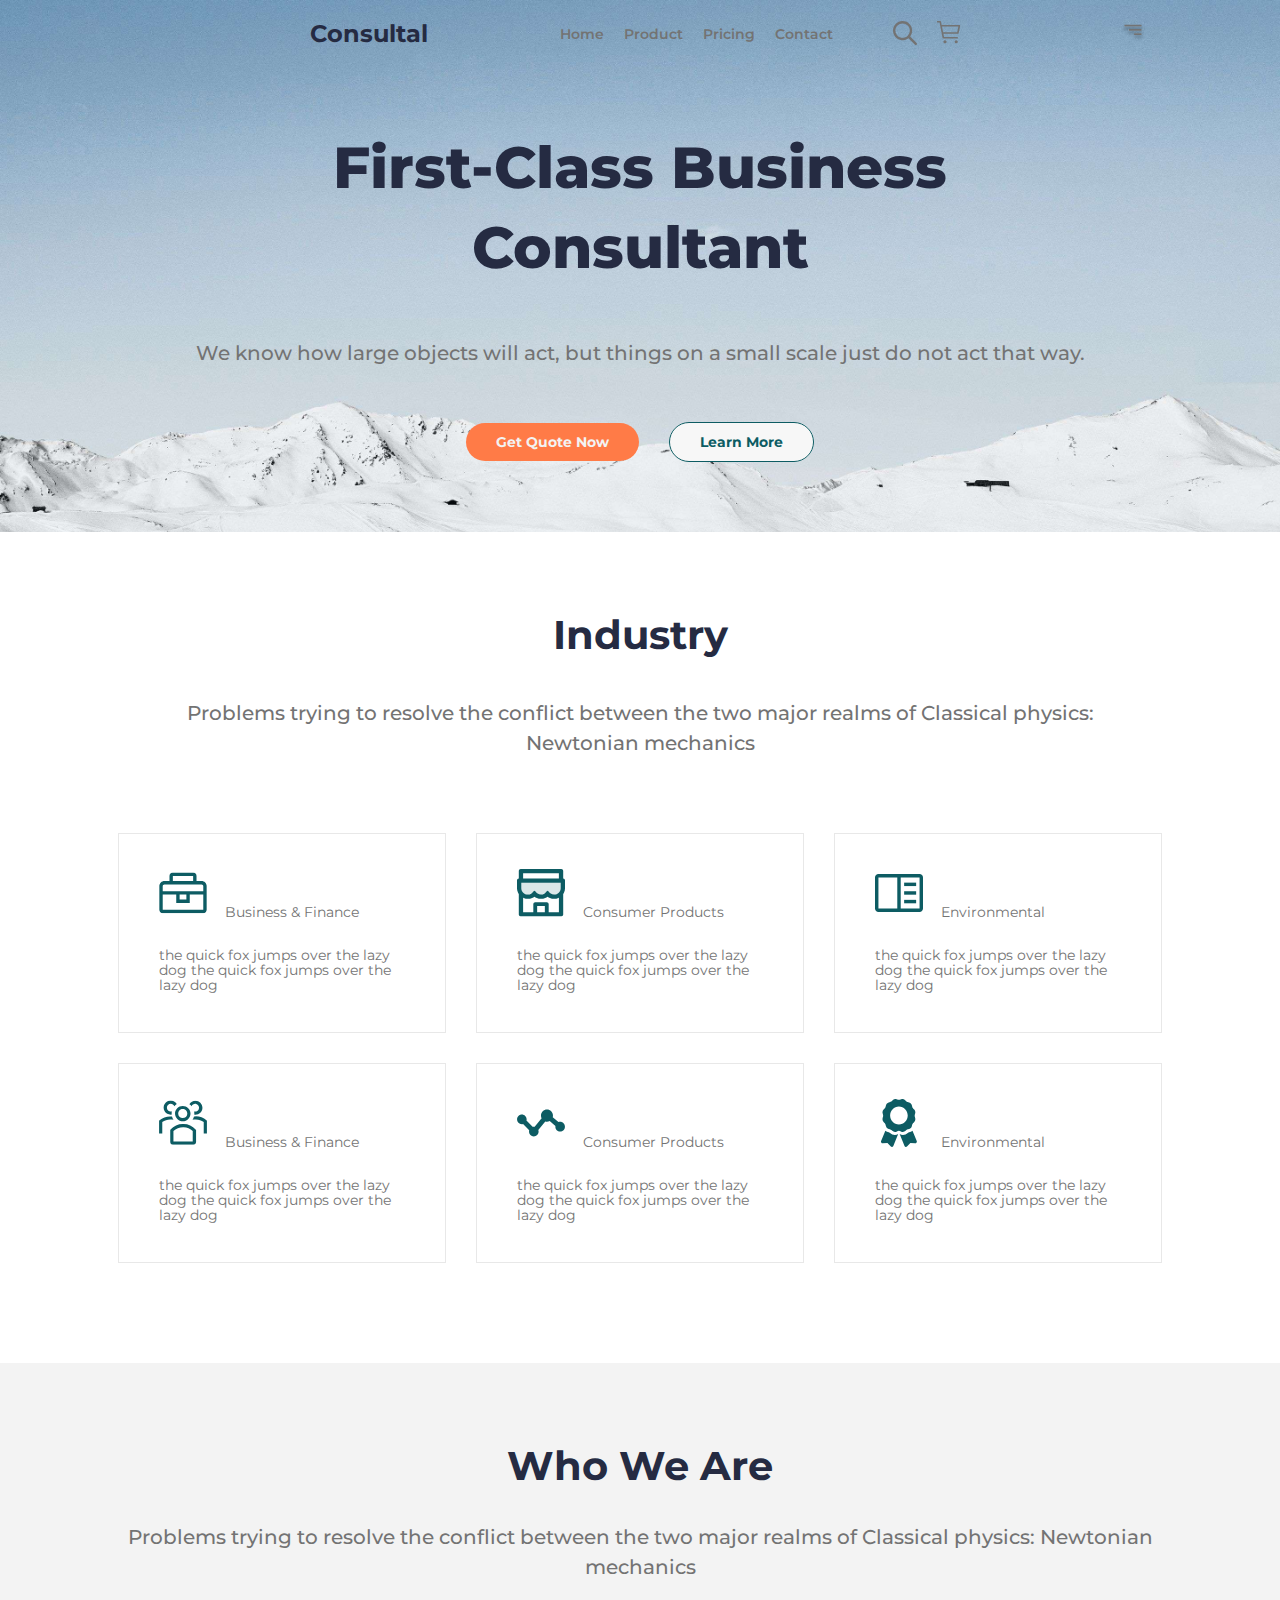
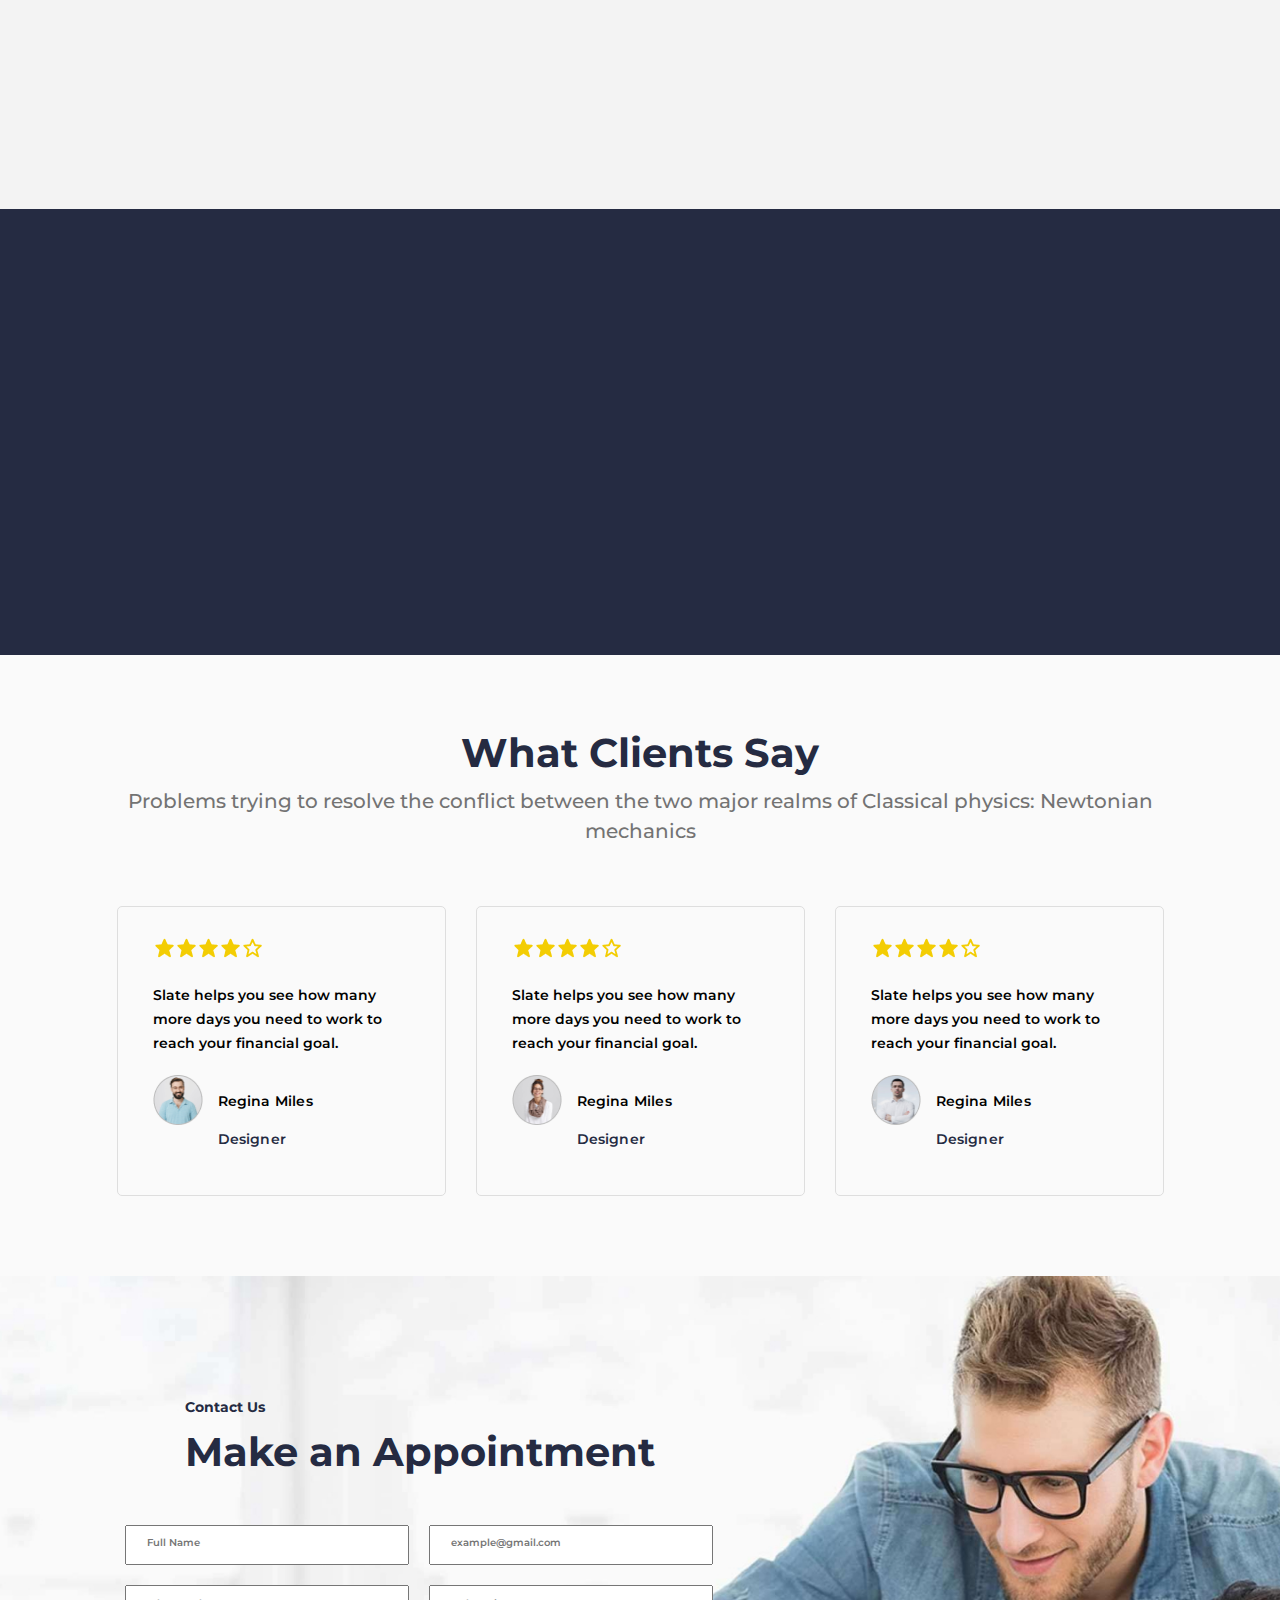
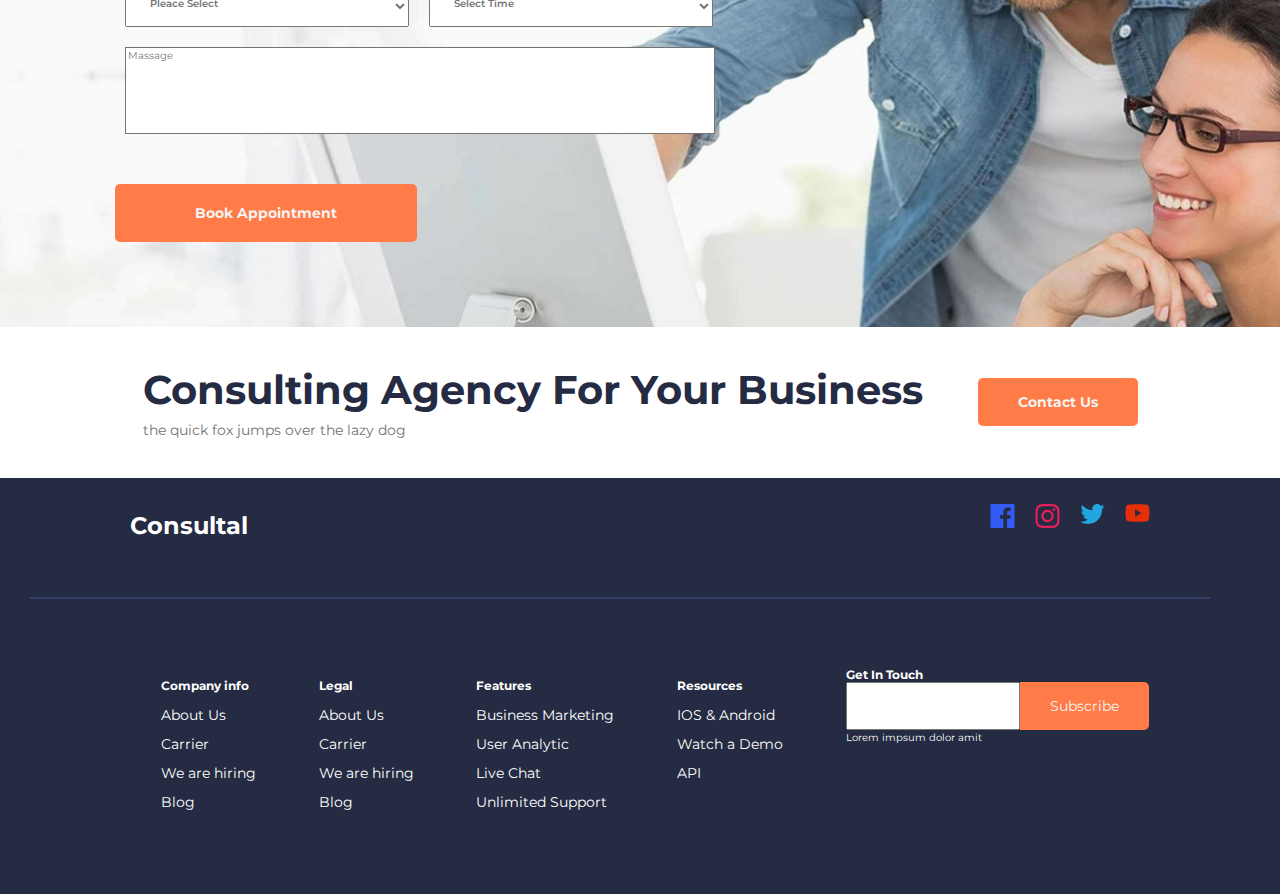
==== index.html @ de7f341d "новые изменения" ====
<!DOCTYPE html>
<html lang="en">

<head>
    <meta charset="UTF-8">
    <meta http-equiv="X-UA-Compatible" content="IE=edge">
    <meta name="viewport" content="width=device-width, initial-scale=1.0">
    <link rel="stylesheet" href="css/style.css">
    <link rel="stylesheet" href="css/normalize.css">
    <link rel="preconnect" href="https://fonts.googleapis.com">
    <link rel="preconnect" href="https://fonts.gstatic.com" crossorigin>
    <link href="https://fonts.googleapis.com/css2?family=Montserrat:wght@300;600&display=swap" rel="stylesheet">
    <title>Макет</title>
</head>

<body>
    <h1>noname</h1>
    <header class="navigation">
        <div class="wrap">
            <div class="wrapper">
                <a class="consultal" href="form.html">
                    Consultal
                </a>
                <div id="id_navar">
                    <a class="navignav " href="#">Home</a>
                    <a class="navignav" href="#">Product</a>
                    <a class="navignav" href="#">Pricing</a>
                    <a class="navignav" href="#">Contact</a>
                </div>

                <button class="cleanbutton ">
                    <img src="img/lupa vec.svg" width="24" height="24" alt="lupa">
                </button>
                <button class="cleanbutton">
                    <img src="img/shoppingcart.svg" alt="Shopping cart">
                </button>
                <button class="cleanbutton bob" style="margin-right: 2rem;">
                    <img src="img/menu vec.svg" width="24" height="24" alt="Search">
                </button>
            </div>

            <div id="naviganew">
                <a class="navignav " href="#">Home</a>
                <a class="navignav" href="#">Product</a>
                <a class="navignav" href="#">Pricing</a>
                <a class="navignav" href="#">Contact</a>
            </div>
            <div class="disp">
                <h2 class="marginnone medtext" style="padding-top:8rem;">
                    First-Class
                    Business
                    Consultant
                </h2>
                <p class="textidustry text1 lish">
                    We know how large
                    objects will act, but things
                    on a small scale just do
                    not act that way.
                </p>
                <div class="butfirst">
                    <p style="margin:0; padding-top: 2rem; padding-bottom: 4rem;">
                        <a class="orangebut" href="#">
                            Get Quote Now
                        </a>
                    </p>

                    <p style="margin:0; padding-top: 2rem; padding-bottom: 4rem;">
                        <a class="greenbut" href="#">
                            Learn More
                        </a>
                    </p>
                </div>
            </div>
        </div>

    </header>

    <main>
        <section class="center sectiontwo arabic">
            <h2 class="marginnone" style="padding-top:8rem;">
                First-Class
                Business
                Consultant
            </h2>
            <p class="textidustry text1">
                We know how large
                objects will act, but things
                on a small scale just do
                not act that way.
            </p>
            <div class="butfirst">
                <a class="orangebut" href="#">
                    Get Quote Now
                </a>
                <p style="margin:0; padding-top: 2rem; padding-bottom: 4rem;">
                    <a class="greenbut" href="#">
                        Learn More
                    </a>
                </p>
            </div>
        </section>

        <section class="forsect">
            <div class="wrap">
                <h2 class="marginnone" style="padding-top:8rem;">
                    Industry
                </h2>
                <p class="textidustry center text2">
                    Problems trying to resolve the
                    conflict between the two major realms of
                    Classical physics: Newtonian mechanics
                </p>
                <div class="forcads">
                    <div clss="intocard">
                        <img src="img/carbon_tool-box.svg" alt="" height="48" width="48" />
                        <p class="textcard">Business & Finance</p>
                    </div>
                    <p>
                        the quick fox jumps over the lazy
                        dog the quick fox jumps over the
                        lazy dog
                    </p>
                </div>
                <div class="forcads">
                    <div clss="intocard">
                        <img src="img/ant-design_shop-twotone.svg" alt="" height="48" width="48" />
                        <p class="textcard">Consumer Products </p>
                    </div>
                    <p>
                        the quick fox jumps over the lazy
                        dog the quick fox jumps over the
                        lazy dog
                    </p>
                </div>
                <div class="forcads">
                    <div clss="intocard">
                        <img src="img/carbon_notebook.svg" alt="" height="48" width="48" />
                        <p class="textcard">Environmental </p>
                    </div>
                    <p>
                        the quick fox jumps over the lazy
                        dog the quick fox jumps over the
                        lazy dog
                    </p>
                </div>
                <div class="forcads">
                    <div clss="intocard">
                        <img src="img/clarity_users-line.svg" alt="" height="48" width="48" />
                        <p class="textcard">Business & Finance </p>
                    </div>
                    <p>
                        the quick fox jumps over the lazy
                        dog the quick fox jumps over the
                        lazy dog
                    </p>
                </div>
                <div class="forcads">
                    <div clss="intocard">
                        <img src="img/DNKk.svg" alt="" height="48" width="48" />
                        <p class="textcard">Consumer Products </p>
                    </div>
                    <p>
                        the quick fox jumps over the lazy
                        dog the quick fox jumps over the
                        lazy dog
                    </p>
                </div>
                <div class="forcads">
                    <div clss="intocard">
                        <img src="img/Achivka.svg" alt="" height="48" width="48" />
                        <p class="textcard">Environmental </p>
                    </div>
                    <p>
                        the quick fox jumps over the lazy
                        dog the quick fox jumps over the
                        lazy dog
                    </p>
                </div>
            </div>
        </section>

        <section id="sectionthree" class="center">
            <h2 class="tolk">Who We Are</h2>
            <p class="textidustry text3">
                Problems trying to resolve
                the conflict between the
                two major realms of Classical
                physics: Newtonian mechanics
            </p>

            <iframe class="video" style="margin-bottom: 17rem;" width="300" height="440"
                src="https://www.youtube.com/embed/hFoKgX3IHY4" title="YouTube video player" frameborder="0"
                allow="accelerometer; autoplay; clipboard-write; encrypted-media; gyroscope; picture-in-picture"
                allowfullscreen>
            </iframe>
        </section>

        <section class="sectiontwo">
            <h2 class="marginnone" style="padding-top:7.5rem;">
                What Clients Say
            </h2>
            <p class="textidustry center text3">
                Problems trying to resolve
                the conflict between the
                two major realms of Classical physics:
                Newtonian mechanics
            </p>

            <ul class="review-list">
                <li>
                    <img src="img/stars.png" alt="Оценка" />

                    <blockquote>
                        Slate helps you see how many more days you need to work to reach
                        your financial goal.
                    </blockquote>

                    <div class="person">
                        <img src="img/manblue.png" alt="photo" width="50" height="50" />
                        <div>
                            <p class="name">Regina Miles</p>
                            <p class="post">Designer</p>
                        </div>
                    </div>
                </li>

                <li>
                    <img src="img/stars.png" alt="Оценка" />

                    <blockquote>
                        Slate helps you see how many more days you need to work to reach
                        your financial goal.
                    </blockquote>

                    <div class="person">
                        <img src="img/girl.png" alt="photo" width="50" height="50" />
                        <div>
                            <p class="name">Regina Miles</p>
                            <p class="post">Designer</p>
                        </div>
                    </div>
                </li>

                <li>
                    <img src="img/stars.png" alt="Оценка" />

                    <blockquote>
                        Slate helps you see how many more days you need to work to reach
                        your financial goal.
                    </blockquote>

                    <div class="person">
                        <img src="img/manwhite.png" alt="photo" width="50" height="50" />
                        <div>
                            <p class="name">Regina Miles</p>
                            <p class="post">Designer</p>
                        </div>
                    </div>
                </li>
            </ul>
        </section>

        <section class="marginnone bckhand">
            <div class="wrap">
                <div class="wrapper6">
                    <p class="contact">Contact Us</p>
                    <h2 class="marginnone" style="text-align: revert; padding-bottom: 4rem;">Make an Appointment</h2>
                </div>
                <!-- min_screen: -->
                <form class="wrapper2 center">
                    <label>
                        <input class="inp" type="text" placeholder="Full Name">
                    </label>
                    <label>
                        <input class="inp" type="email" placeholder="example@gmail.com">
                    </label>
                    <select class="inp">
                        <option value="">Pleace Select</option>
                        <option value="Andrew">Specialist Andrew</option>
                        <option value="Joe">Specialist Joe</option>
                        <option value="Olga">Consultant Olga</option>
                    </select>
                    <select class="inp">
                        <option value="">Select Time</option>
                        <option value="10">10 Available</option>
                        <option value="12">12 Available</option>
                        <option value="16">16 Available</option>
                    </select>
                    <textarea style="margin: 1rem;" cols="30" rows="7" placeholder="Massage"></textarea>
                    <div class="center" style="padding-top:4rem; padding-bottom: 8.5rem;">
                        <button class="butbook">Book Appointment</button>
                    </div>
                </form>
            </div>
            <!-- big screen: -->
            <!-- <div class="wrap">
                <form>
                    <label>
                        <input type="text" placeholder="Full Name">
                    </label>
                    <label>
                        <input type="email" placeholder="example@gmail.com">
                    </label>
                    <select>
                        <option value="">Pleace Select</option>
                        <option value="Andrew">Specialist Andrew</option>
                        <option value="Joe">Specialist Joe</option>
                        <option value="Olga">Сonsultant Olga</option>
                    </select>
                    <select>
                        <option value="">Select Time</option>
                        <option value="10">10 Available</option>
                        <option value="12">12 Available</option>
                        <option value="16">16 Available</option>
                    </select>
                    <textarea cols="114" rows="14" placeholder="Massage"></textarea>
                    <div style="padding-top:4rem; padding-bottom: 8.5rem;">
                        <button class="orangebut2">Book Appointment</button>
                    </div>
                </form>
            </div> -->


        </section>

        <section class="sectiontwo center arabic">
            <div class="wrap">
                <div class="container">
                    <h2 class="ConsultingAgency">Consulting Agency For Your Business</h2>
                    <p style="margin:0; padding-bottom: 5rem;">the quick fox jumps over the lazy dog</p>
                </div>
                <div style="padding-bottom:4rem;">
                    <button class="butbook" style="padding-right:10rem; padding-left: 10rem;">Contact Us</button>
                </div>
            </div>
        </section>

        <section>
            <div class="wrap">
                <div class="bigcont">
                    <div class="newcont">
                        <h2 style="margin:0; text-align: revert;">Consulting Agency For Your Business</h2>
                        <p style="margin:0;">the quick fox jumps over the lazy dog</p>
                    </div>
                    <div>
                        <button class="orangebut2" style="padding-right:4rem; padding-left: 4rem;">Contact Us</button>
                    </div>
                </div>
            </div>
        </section>

    </main>

    <footer class="colortextfooter">
        <div class="wrap">
            <div class="footdiv">
                <p class="footcons">
                    Consultal
                </p>
                <div class="wrapper7">
                    <a href="#">
                        <img src="img/facebook.svg" alt="Facebook">
                    </a>
                    <a href="#">
                        <img src="img/inst vec.svg" alt="Instagram">
                    </a>
                    <a href="#">
                        <img src="img/tweet vec.svg" alt="Twitter">
                    </a>
                    <a href="#">
                        <img src="img/y.svg" alt="YouTube">
                    </a>
                </div>
            </div>
        </div>
        <hr>
        <div class="wrap">
            <h2 class="none">noname</h2>
            <div class="footend">
                <div class="mintextfoot">
                    <h3>Company info</h3>
                    <p>
                        <a class="white" href="#">
                            About Us
                        </a>
                    </p>
                    <p>
                        <a class="white" href="#">
                            Carrier
                        </a>
                    </p>
                    <p>
                        <a class="white" href="#">
                            We are hiring
                        </a>
                    </p>
                    <p>
                        <a class="white" href="#">
                            Blog
                        </a>
                    </p>
                </div>
                <div class="mintextfoot">
                    <h3>Legal</h3>
                    <p>
                        <a class="white" href="#">
                            About Us
                        </a>
                    </p>
                    <p>
                        <a class="white" href="#">
                            Carrier
                        </a>
                    </p>
                    <p>
                        <a class="white" href="#">
                            We are hiring
                        </a>
                    </p>
                    <p>
                        <a class="white" href="#">
                            Blog
                        </a>
                    </p>
                </div>
                <div class="mintextfoot">
                    <h3>Features</h3>
                    <p>
                        <a class="white" href="#">
                            Business Marketing
                        </a>
                    </p>
                    <p>
                        <a class="white" href="#">
                            User Analytic
                        </a>
                    </p>
                    <p>
                        <a class="white" href="#">
                            Live Chat
                        </a>
                    </p>
                    <p>
                        <a class="white" href="#">
                            Unlimited Support
                        </a>
                    </p>
                </div>
                <div class="mintextfoot">
                    <h3>Resources</h3>
                    <p>
                        <a class="white" href="#">
                            IOS & Android
                        </a>
                    </p>
                    <p>
                        <a class="white" href="#">
                            Watch a Demo
                        </a>
                    </p>
                    <p>
                        <a class="white" href="#">
                            API
                        </a>
                    </p>
                </div>
                <div class="mintextfoot">
                    <h3 class="nomarg">Get In Touch</h3>
                    <form>
                        <div class="butandstring">
                            <label>
                                <input style="padding: 1.6rem;" type="text">
                            </label>
                            <button class="orangebut3">Subscribe</button>
                        </div>
                    </form>
                    <p style="font-size: 1rem; color: white; margin:0;">Lorem impsum dolor amit</p>
                </div>
            </div>
        </div>
    </footer>
</body>

</html>
---- css/style.css ----
:root {
    font-family: 'Montserrat', sans-serif;
    font-size: 62.5%;

}

* {
    box-sizing: border-box;
}

header {
    padding-top: 2rem;
}

a {
    text-decoration: none;
}

h2 {
    text-align: center;
    color: #252B42;
    font-size: 4rem;
}

blockquote {
    font-weight: 600;
    color: #737373;
}

p {
    color: #737373;
    font-size: 1.4rem;
}

li,
p {
    line-height: 1.5rem;
    list-style-type: none;
}

.otstup {
    line-height: 1.5rem;
}

form {
    line-height: 3rem;
}

.navigation {
    min-height: 53.2rem;
    background-color: #f7f7f7;
}



.sectiontwo {

    background-color: #FAFAFA;
    margin-top: 0;
}

fieldset{
    border: 0;
}

button:hover{
    background-color: #FF5F00;
    transition: all 0.9s ;
    box-shadow: 15px 15px 0 0 #ED6742;
}



#sectionthree {
    background: linear-gradient(to top, #252B42 50%, #F3F3F3 50%);
}

h1 {
    display: none;
}

.none {
    display: none;
}

.center {
    text-align: center;
}

.navignav {
    color: #737373;
    font-weight: 400;
    font-size: 3rem;
}

.consultal {
    font-weight: 700;
    color: #252B42;
    font-size: 2.4rem;
    margin-right: auto;
    margin-left: 2rem;
}

.cleanbutton {
    padding: 0;
    border: none;
    background: none;
}

.colortextfooter {
    color: #FFFFFF;
}

footer {

    background: #252B42;
    padding-left: 3rem;
}

.orange {
    color: #FF7B47;
    font-weight: 600;
}

.fontweight {
    font-weight: 600;
    color: #FFFFFF;
}

.professii {
    font-weight: 600;
    color: #252B42;
    margin: 0;
}

.white {
    color: #FFFFFF;
}

.forindustry {
    color: #252B42;
    font-weight: 700;
}

.textidustry {
    font-weight: 500;
    color: #737373;
    font-size: 20px;
    line-height: 30px;
}



#block {

    border-radius: 5px;
}

.home {
    margin-left: 14.5rem;
    margin-top: 16.4rem;
    margin-right: 14.5rem;
    margin-bottom: 9.8rem;
}

.marginnone {
    margin: 0;
}

.wrapper {
    display: flex;
    flex-direction: row;
    justify-content: flex-end;
    gap: 2em;
}

.wrapper2 {
    display: flex;
    width: 30.5rem;
    flex-direction: row;
    flex-wrap: wrap;
    justify-content: center;
    text-align: center;
    margin-left: auto;
    margin-right: auto;
}

.wrapper3 {
    display: flex;
    flex-direction: column;
    gap: 2px;

}

.wrapper4 {
    display: flex;
    flex-direction: row;
    margin-bottom: 3rem;
    margin-left: 3.5rem;
    gap: 1.5rem;
    align-items: center;
}

nav ul {
    padding: 0;
}

nav li {
    margin: 5rem 3rem 5rem 3rem;
}

.text1 {
    margin: 3rem 6.7rem 4rem 6.7rem;
}

button {
    /* Сбрасываем дефолтные стили */
    border: none;
    outline: none;
    display: inline-block;
    text-align: center;
    text-decoration: none;
    cursor: pointer;
}

.orangebut {
    background-color: #FF7B47;
    color: #F3F3F3;
    border-radius: 3.7rem;
    font-weight: 700;
    font-size: 1.4rem;
    line-height: 2.8rem;
    padding: 1rem 3rem 1rem 3rem;
}

.greenbut {
    background-color: #f7f7f7;
    color: #0D5C63;
    border-radius: 37px;
    border: 0.1rem solid #0D5C63;

    font-weight: 700;
    font-size: 1.4rem;
    line-height: 2.8rem;
    padding: 1rem 3rem 1rem 3rem;
}

.orangebut2 {
    background-color: #FF7B47;
    color: #F3F3F3;
    border-radius: 0.5rem;
    font-weight: 700;
    font-size: 1.4rem;
    line-height: 2.8rem;
    padding: 1rem 3rem 1rem 3rem;
}

.butbook {
    background-color: #FF7B47;
    color: #F3F3F3;
    border-radius: 0.5rem;
    font-weight: 700;
    font-size: 1.4rem;
    line-height: 2.8rem;
    padding-right: 8rem;
    padding-left: 8rem;
    padding-top: 1.5rem;
    padding-bottom: 1.5rem;
}

.text2 {
    margin: 1rem 5rem 4.5rem 5rem;
}

.box {
    border: 0.1rem solid #E8E8E8;
    margin: 3rem 4rem 0 4rem;
}

.forcads {
    border: .1rem solid #E8E8E8;
    flex-direction: row;
    width: 32.8rem;
    height: 20rem;
    padding: 3.5rem 4rem 3.5rem 4rem;
}

.forsect .wrap {
    display: flex;
    gap: 3rem;
    flex-wrap: wrap;
    justify-content: center;
}

.intocard {
    display: flex;
    flex-direction: row;
    align-items: center;
    margin-bottom: 1.5rem;
}

.review-list {
    display: flex;
    padding-bottom: 8rem;
    gap: 3rem;
    flex-wrap: wrap;
    justify-content: center;
    padding-left: 0;
    margin: 0;
}



.review-list li {
    display: inline-block;
    border: .1rem solid #DEDEDE;
    border-radius: .5rem;
    padding: 3rem 3.5rem;
    width: 32.9rem;
    background-color: var(--primary-bg-color);
}

blockquote {
    font-weight: 600;
    color: var(--primary-text-color);
    margin: 2rem 0 2rem 0;
    font-size: 1.4rem;
    line-height: 2.4rem;
}

.person {
    display: flex;
    gap: 1.5rem;
}

.name {
    color: var(--primary-color);
    font-weight: 600;
    font-size: 1.4rem;
    line-height: 2.4rem;
    letter-spacing: .02rem;
}

.post {
    color: #252B42;
    font-weight: 600;
    font-size: 1.4rem;
    line-height: 2.4rem;
    letter-spacing: .02rem;
}

.textcard {
    display: inline-block;
    margin-left: 1.5rem;
}


.textinbox {
    box-sizing: border-box;
    /* width: 24rem; */
    height: 6rem;
    padding: 0 4rem 3.5rem 4rem;
}


.container {
    display: flex;
    flex-direction: column;
    gap: 1rem;
}

.ConsultingAgency {
    padding-top: 4rem;
    padding-left: 8.6rem;
    padding-right: 7.8rem;
    margin-top: 0;
    margin-bottom: 0;

}

.textbox2 {
    padding: 2rem 6rem 1.5rem 4rem;
}

.text3 {
    margin: 1rem 8rem 6rem 8rem;
}

.box2 {
    border: 0.1rem solid #E8E8E8;
    background-color: #fff;
    border-radius: 0.5rem;
    margin: 3rem 4rem 0 4rem;

}

.contact {
    font-weight: 700;
    color: #252B42;
    font-style: 1.6rem;
}

.bckhand {
    background-image: url(../img/trueman.jpg);
    background-repeat: no-repeat;
    background-size: cover;
}

.istok {
    margin-top: 4rem;
    margin-left: 8rem;
    margin-bottom: 8.5rem;
    padding-left: 7rem;
    padding-right: 6rem;
}

.orangebut3 {
    background-color: #FF7B47;
    color: #F3F3F3;
    border-radius: 0px 5px 5px 0px;
    font-weight: 400;
    font-size: 1.4rem;
    line-height: 2.8rem;
    padding: 1rem 3rem 1rem 3rem;

}

.wrapper5 {
    display: flex;
    flex-direction: row;
    align-items: center;
    font-weight: 700;
    font-size: 1.6rem;
    line-height: 2.4rem;
    padding-left: 4rem;
}

input {
    padding-top: 1rem;
    padding-left: 2rem;
    padding-bottom: 1.5rem;
    padding-right: 14.5rem;
    font-weight: 600;
    font-size: 1.4rem;
    line-height: 2.4rem;
}

select {
    padding-top: 1rem;
    padding-left: 2rem;
    padding-bottom: 1.5rem;
    padding-right: 13rem;
    font-weight: 600;
    color: #737373;
}

.wrapper6 {
    display: flex;
    flex-direction: column;
    justify-content: flex-end;
    gap: 0;
    padding-top: 11rem;
    margin-left: 7rem;
}

.wrapper7 {
    display: flex;
    flex-direction: row;
    gap: 2rem;
}

.butandstring {
    display: flex;
    flex-direction: row;
}

#id_navar {
    align-items: center;
    display: flex;
    padding-right: 4rem;
    gap: 2rem;
}

#naviganew {
    display: flex;
    flex-direction: column;
    gap: 3rem;
    align-items: center;
    padding-top: 10rem;
}

.disp {
    display: none;
}

.footcons {
    margin-top: 0;
    color: white;
    font-weight: 700;
    font-size: 2.4rem;
    padding-top: 4rem;
}

.tolk {
    padding-top: 8rem;
    margin-top: 10rem;
}

.formflex {
    display: flex;
    flex-direction: column;
    gap: 3rem;
    justify-content: center;
    align-items: center;
    padding-bottom: 3rem;
}

.formtext {
    font-weight: 700;
    color: #252B42;
    font-style: 1.6rem;
}

.wrap {
    margin-left: auto;
    margin-right: auto;
    max-width: 105rem;
}

.formcont {
    display: flex;
    flex-direction: column;
    gap: 0.5rem;
    justify-content: flex-start;
}

.formcont1 {
    display: flex;
    flex-direction: column;
    gap: 0.5rem;
    justify-content: center;

}

textarea{
    width:28.4rem;
    resize: none;
    margin: 1rem;
    border: 1px solid #737373;
}

.testcont {
    display: flex;
    flex-direction: row;
    gap: 0.5rem;
    align-items: center;
}

.inp{
    width: 28.4rem;
    margin: 1rem;
}

@media screen and (min-width:700px) {
    .navigation {
        background-image: url(../img/skali.jpg);
        background-repeat: no-repeat;
        background-size: cover;
    }

    textarea{
        width:59rem;
    }



    .nomarg {
        margin: 0;
    }

    #naviganew {
        display: none;
    }

    .wrapper2 {
        width: 65rem;
        justify-content: left;
        margin-left: 0;
        margin-right: 0;
    }

    .consultal {
        margin-left: 19.5rem;
    }

    .bob {
        margin-right: 6rem;
        margin-left: 14rem;
    }

    .navignav {
        font-weight: 600;
        font-size: 1.4rem;
        line-height: 2.4rem;
    }

    .disp {
        display: revert;
    }

    .medtext {
        box-sizing: border-box;
        width: 63rem;
        height: 16rem;
        font-weight: 800;
        font-size: 5.8rem;
        line-height: 8rem;
        margin-left: auto;
        padding-top: 8rem;
        margin-right: auto;
    }

    .textidustry {
        text-align: center;
    }

    .butfirst {
        display: flex;
        flex-direction: row;
        gap: 3rem;
        justify-content: center;
    }

    .arabic {
        display: none;
    }

    .cards {
        display: flex;
        flex-direction: row;
        gap: 3rem;
        flex-wrap: wrap;
        justify-content: center;
        box-sizing: border-box;
        width: 82rem;
        margin-left: auto;
        margin-right: auto;
    }

    .box {
        margin: 0;
    }

    .box2 {
        margin: 0;
    }

    .lish {
        margin-top: 13rem;
    }

    .video {
        width: 70rem;
        height: 44rem;
    }

    .cardspeop {
        display: flex;
        margin: 0;
        gap: 3rem;
        justify-content: space-around;
        padding-left: 4rem;
        padding-right: 4rem;
    }

    .textinbox {
        width: 24rem;
    }



    .bigscreen {
        display: flex;
        flex-direction: row;
        width: 70rem;
        height: 40rem;
        padding-left: 7rem;
        padding-bottom: 45rem;
    }

    .newcont {
        display: flex;
        flex-direction: column;
        justify-content: end;
        gap: 1rem;
    }

    .footdiv {
        display: flex;
        flex-direction: row;
        justify-content: space-between;
        align-items: center;
        padding-right: 3rem;
    }

    .bigcont {
        padding-top: 4rem;
        padding-bottom: 4rem;
        display: flex;
        flex-direction: row;
        justify-content: space-around;
        align-items: center;
    }

    hr {
        border: 1px solid #364067;
        margin-right: 7rem;
        margin-top: 4rem;
        margin-bottom: 7rem;
    }

    .footend {
        display: flex;
        flex-direction: row;
        justify-content: space-around;
        padding-bottom: 7rem;
    }

    .mintextfoot {
        display: felx;
        flex-direction: column;
        margin: 0;
        gap: 2rem;

    }

}

@media screen and (max-width:819px) and (min-width:700px) {
    .cards {
        width: 70rem;
    }
}

@media screen and (max-width:700px) {
    #id_navar {
        display: none;
    }

    .bigscreen {
        display: none;
    }

    .bigcont {
        display: none;
    }
}
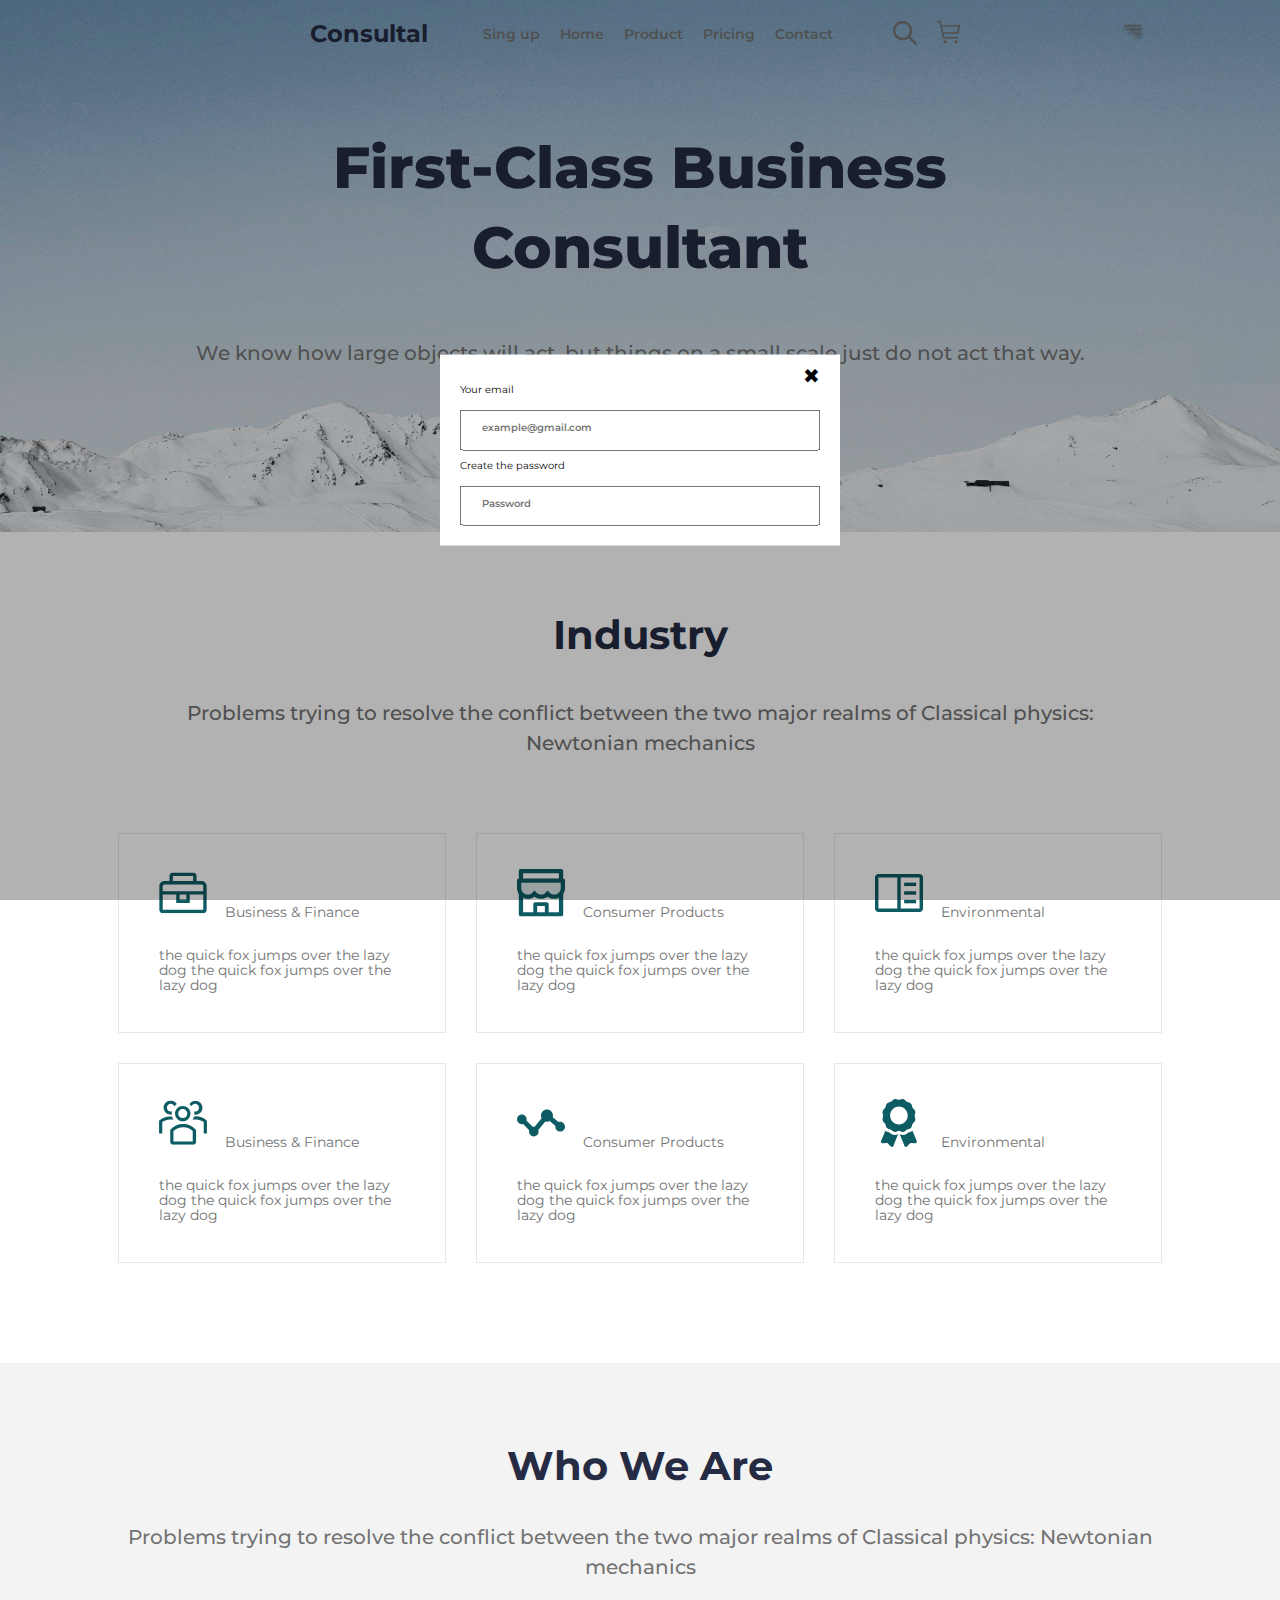
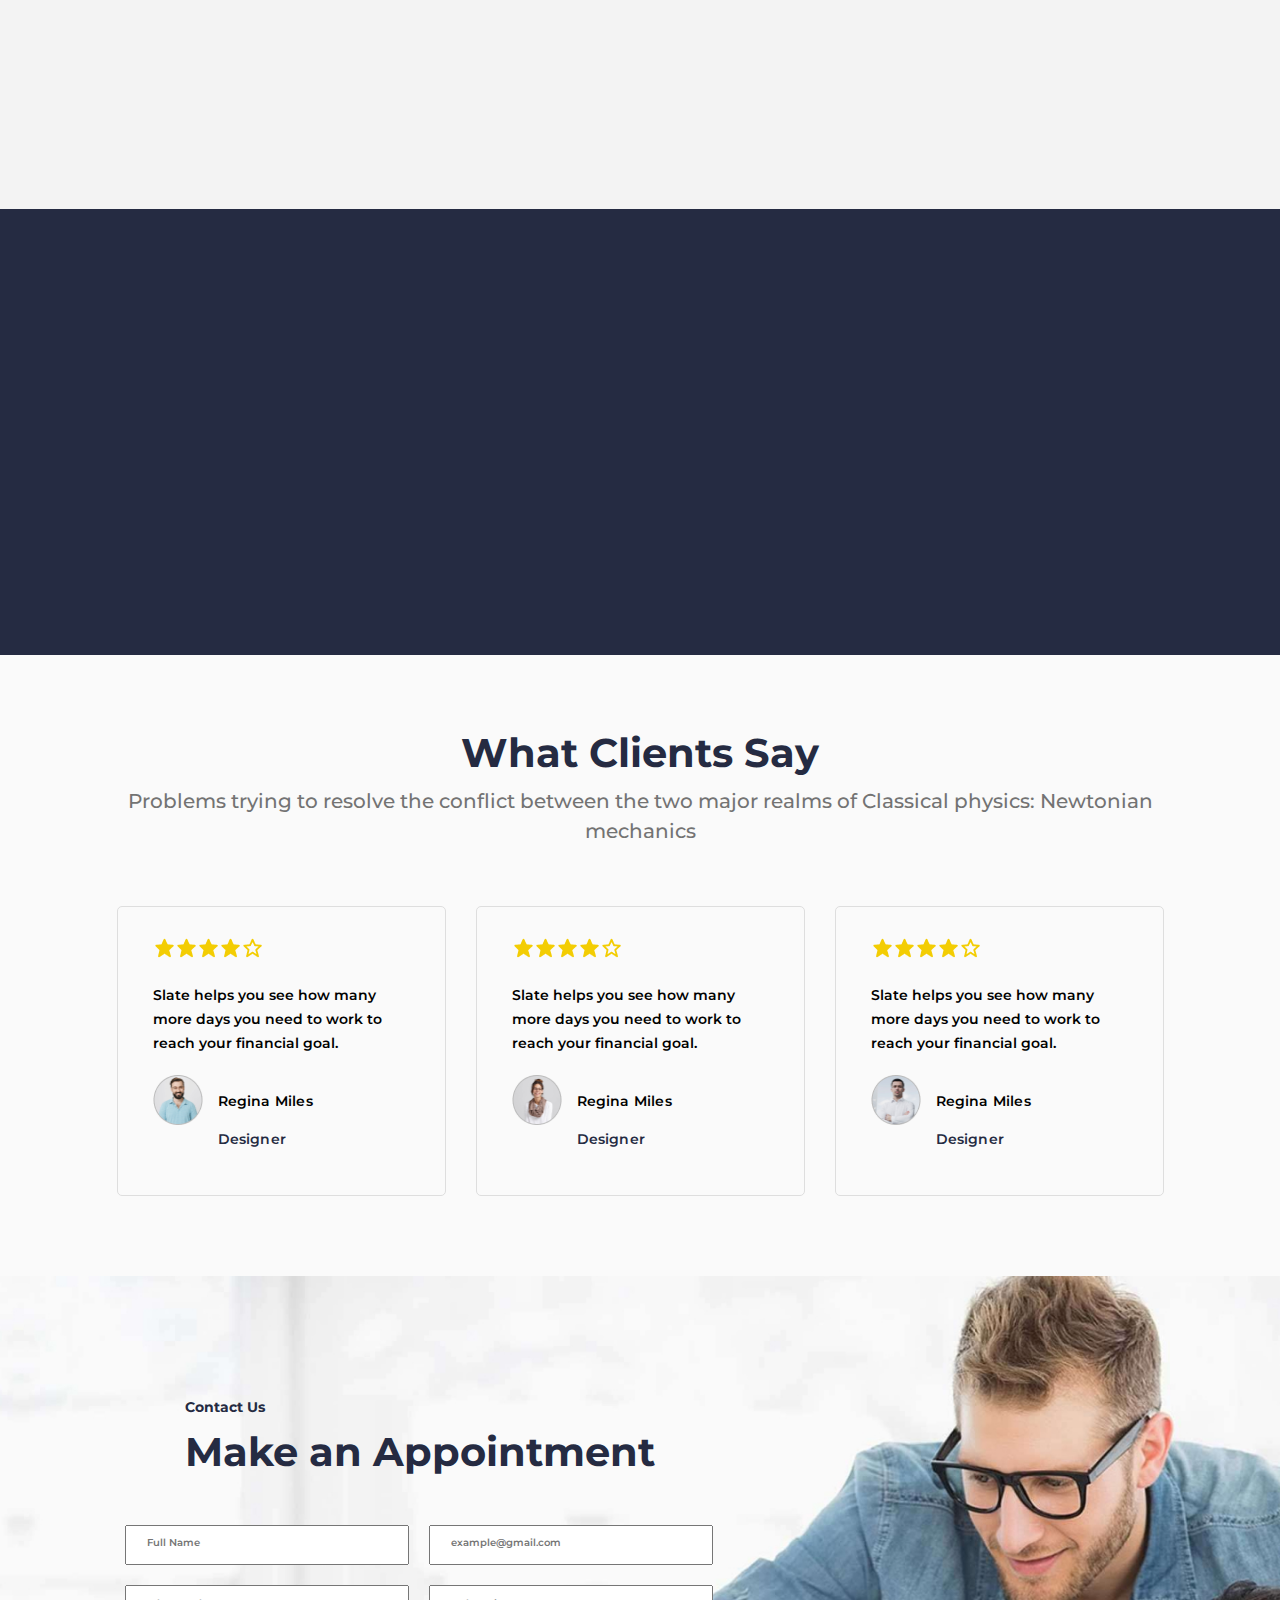
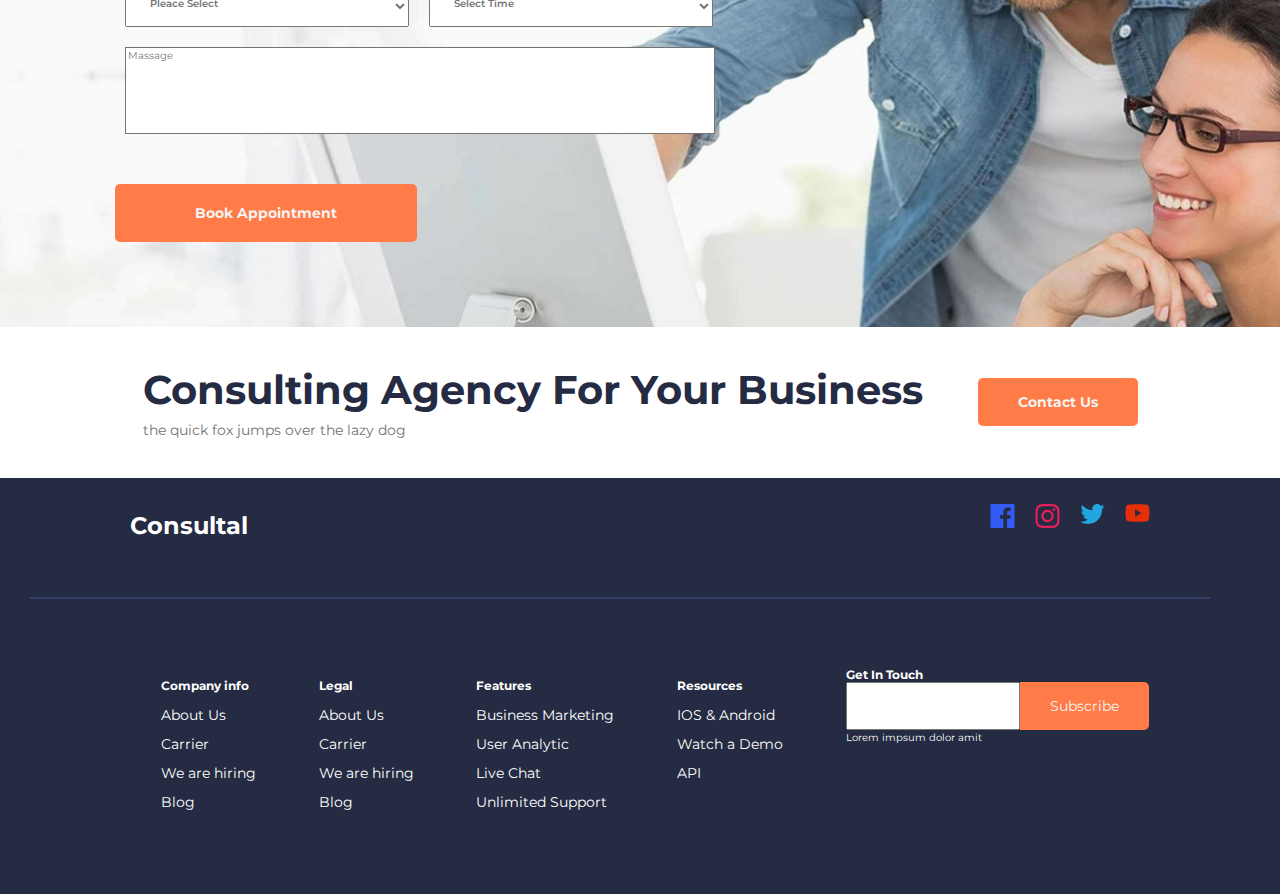
==== commit d75f2683: "лаба 3 формы" ====
--- a/index.html
+++ b/index.html
@@ -22,10 +22,27 @@
                     Consultal
                 </a>
                 <div id="id_navar">
+                    <a class="navignav" id="open_dlg" href="#">Sing up</a>
                     <a class="navignav " href="#">Home</a>
                     <a class="navignav" href="#">Product</a>
                     <a class="navignav" href="#">Pricing</a>
                     <a class="navignav" href="#">Contact</a>
+                </div>
+
+                <div class="dlg_modal">
+                    <div class="dlg_body">
+                        <div class="cross close_dlg">&#10006</div>
+                        <form>
+                            <div class="formcont">
+                                <label> Your email </label>
+                                <input type="email" name="email" placeholder="example@gmail.com" value="">
+                            </div>
+                            <div class="formcont">
+                                <label> Create the password </label>
+                                <input type="password" name="userpas" placeholder="Password" value="" />
+                            </div>
+                        </form>
+                    </div>
                 </div>
 
                 <button class="cleanbutton ">
@@ -292,35 +309,6 @@
                     </div>
                 </form>
             </div>
-            <!-- big screen: -->
-            <!-- <div class="wrap">
-                <form>
-                    <label>
-                        <input type="text" placeholder="Full Name">
-                    </label>
-                    <label>
-                        <input type="email" placeholder="example@gmail.com">
-                    </label>
-                    <select>
-                        <option value="">Pleace Select</option>
-                        <option value="Andrew">Specialist Andrew</option>
-                        <option value="Joe">Specialist Joe</option>
-                        <option value="Olga">Сonsultant Olga</option>
-                    </select>
-                    <select>
-                        <option value="">Select Time</option>
-                        <option value="10">10 Available</option>
-                        <option value="12">12 Available</option>
-                        <option value="16">16 Available</option>
-                    </select>
-                    <textarea cols="114" rows="14" placeholder="Massage"></textarea>
-                    <div style="padding-top:4rem; padding-bottom: 8.5rem;">
-                        <button class="orangebut2">Book Appointment</button>
-                    </div>
-                </form>
-            </div> -->
-
-
         </section>
 
         <section class="sectiontwo center arabic">
--- a/css/style.css
+++ b/css/style.css
@@ -559,6 +559,40 @@
 .inp{
     width: 28.4rem;
     margin: 1rem;
+}
+
+.dlg_modal{
+    position: fixed;
+    left: 0;
+    top:0;
+    width: 100%;
+    height: 100vh;
+    z-index: 99998;
+    background-color: rgba(0,0,0,0.3);
+    /* display: none; */
+
+}
+
+.cross{
+    position: absolute;
+    top: 0.5em;
+    right: 1em;
+    font-size: 2rem;
+    cursor: pointer;
+}
+
+.dlg_body{
+    position: absolute;
+    top: 50%;
+    left: 50%;
+    width: 40rem;
+    background: #ffffff;
+    padding: 2rem;
+    transform: translate(-50%, -50%);
+}
+
+.dlg_modal.active{
+    display: block;
 }
 
 @media screen and (min-width:700px) {
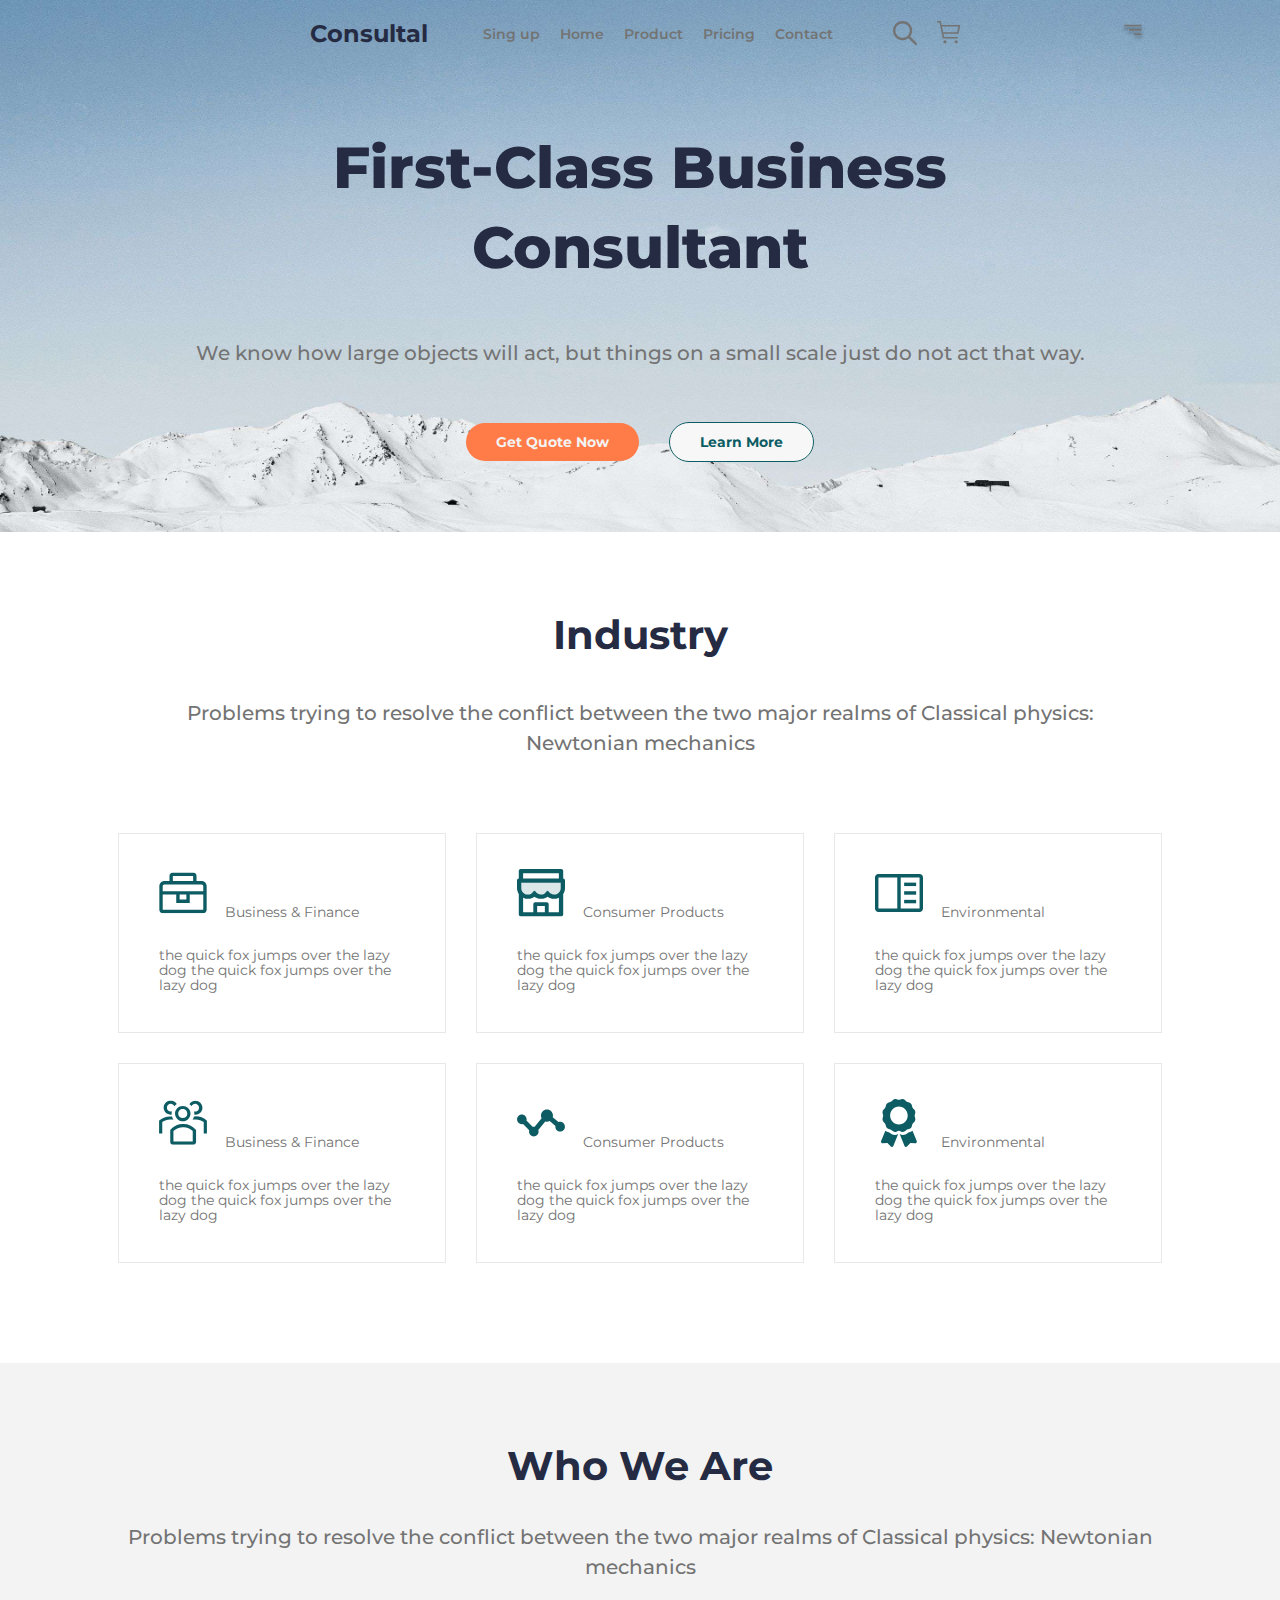
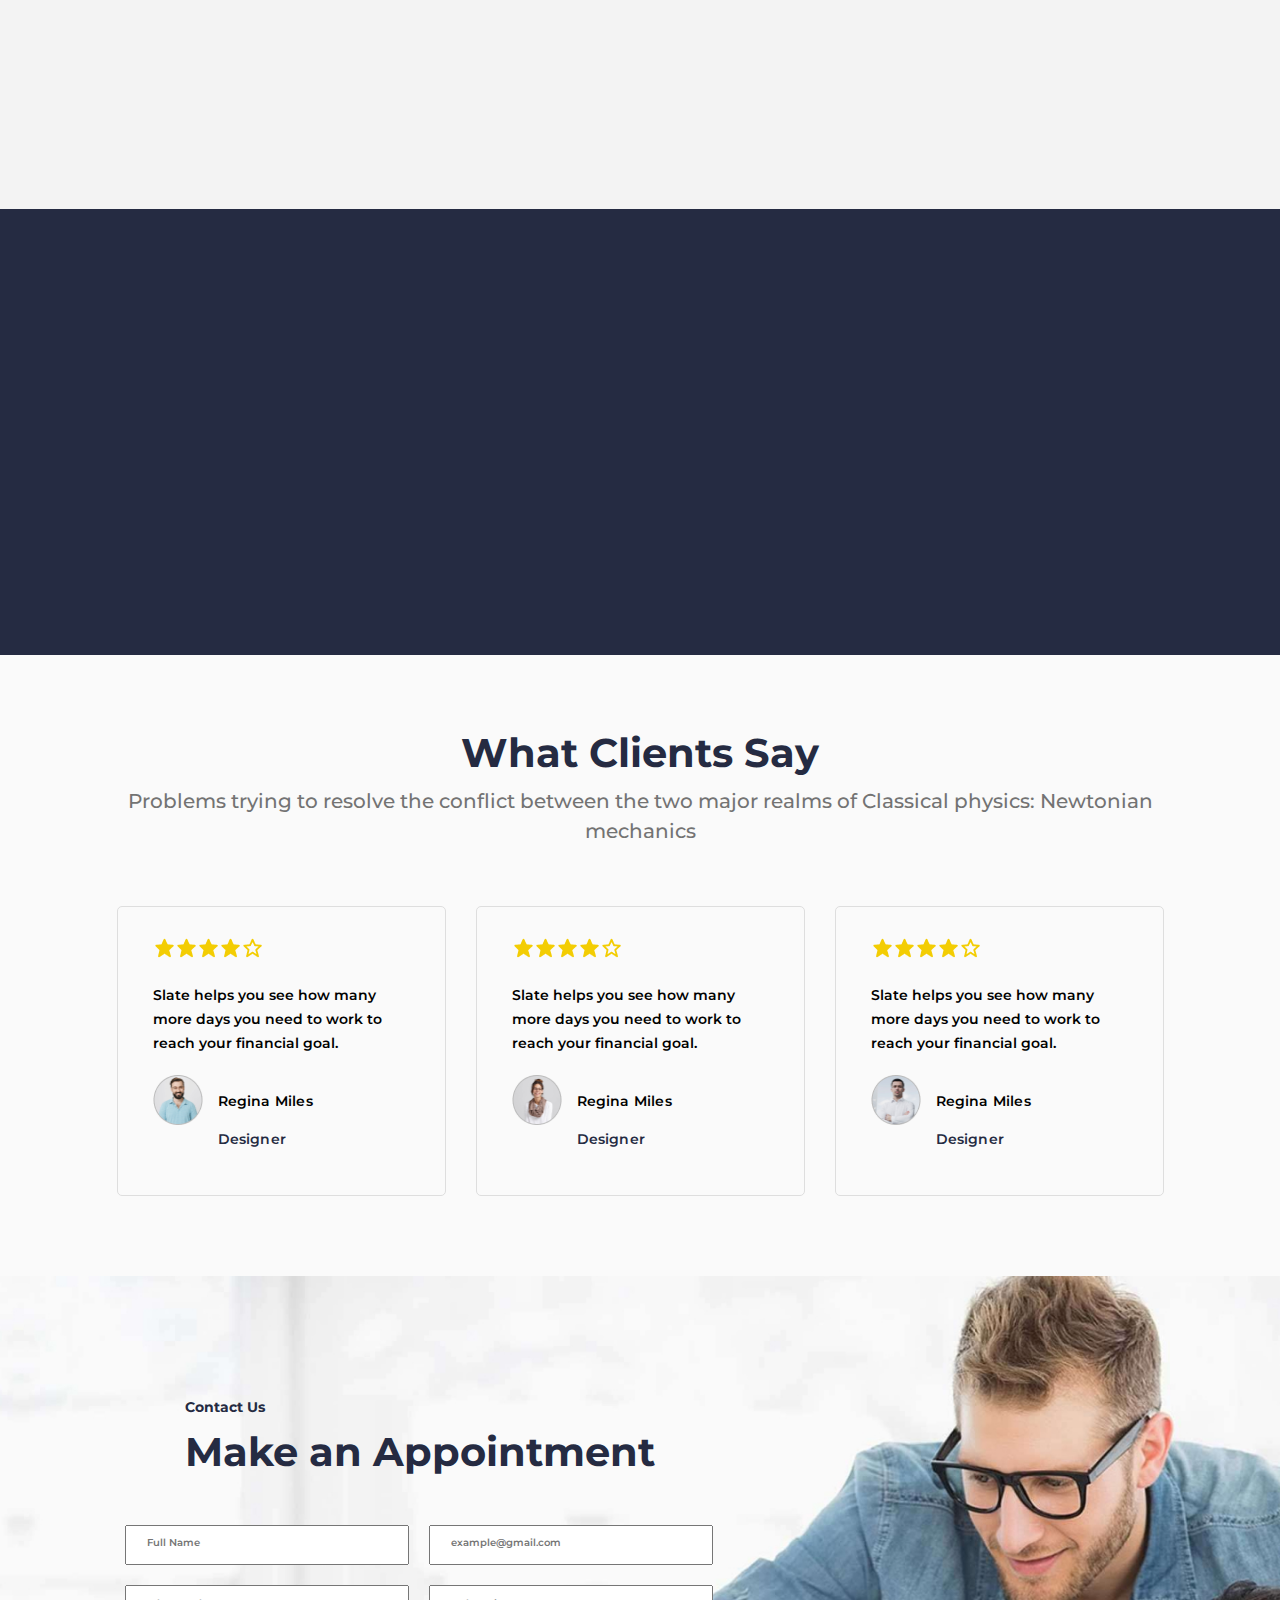
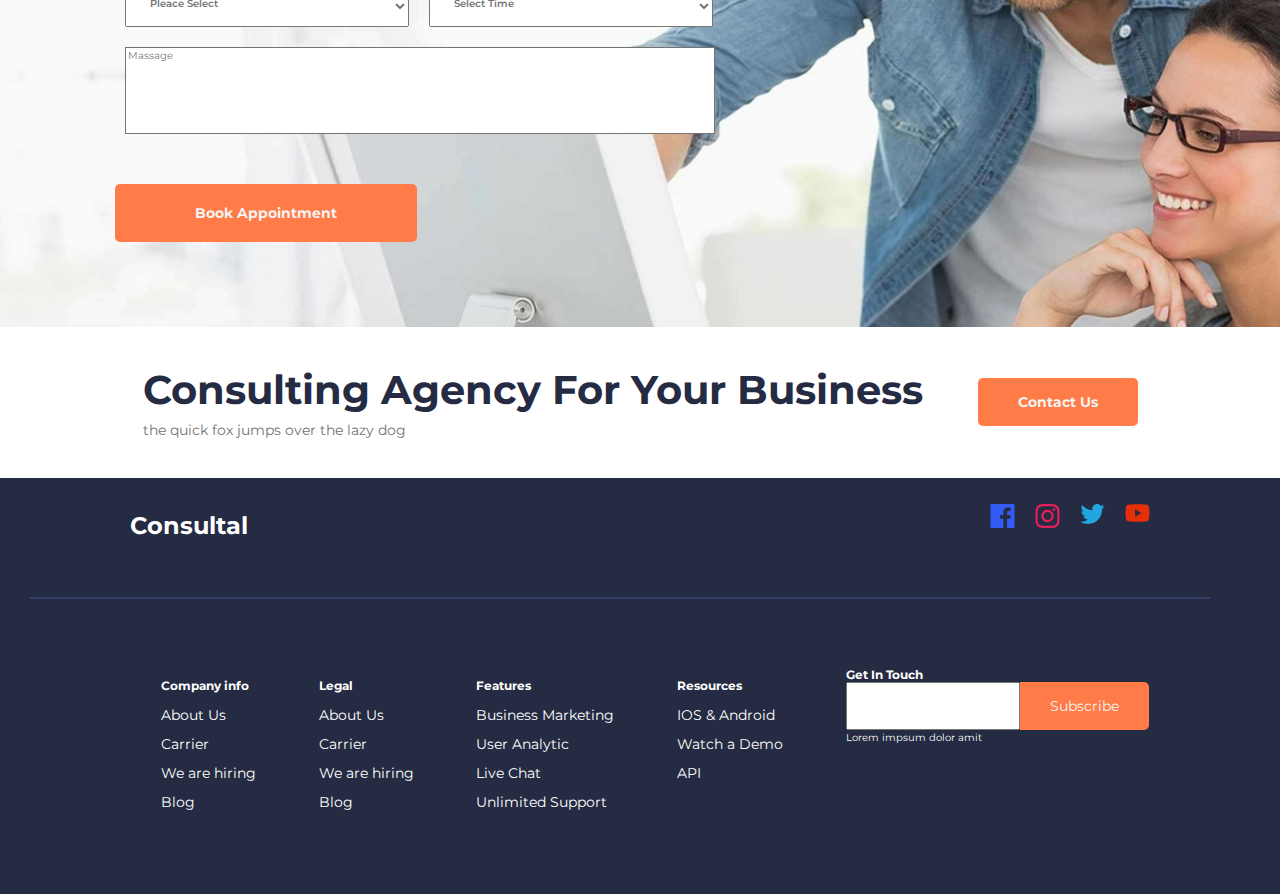
==== commit 51c9ec19: "подключил js, кнопка всё ещё не открывает dlg" ====
--- a/index.html
+++ b/index.html
@@ -10,6 +10,7 @@
     <link rel="preconnect" href="https://fonts.googleapis.com">
     <link rel="preconnect" href="https://fonts.gstatic.com" crossorigin>
     <link href="https://fonts.googleapis.com/css2?family=Montserrat:wght@300;600&display=swap" rel="stylesheet">
+    <script src="main.js"></script>
     <title>Макет</title>
 </head>
 
--- a/css/style.css
+++ b/css/style.css
@@ -567,9 +567,9 @@
     top:0;
     width: 100%;
     height: 100vh;
-    z-index: 99998;
+    z-index: 2;
     background-color: rgba(0,0,0,0.3);
-    /* display: none; */
+    display: none;
 
 }
 
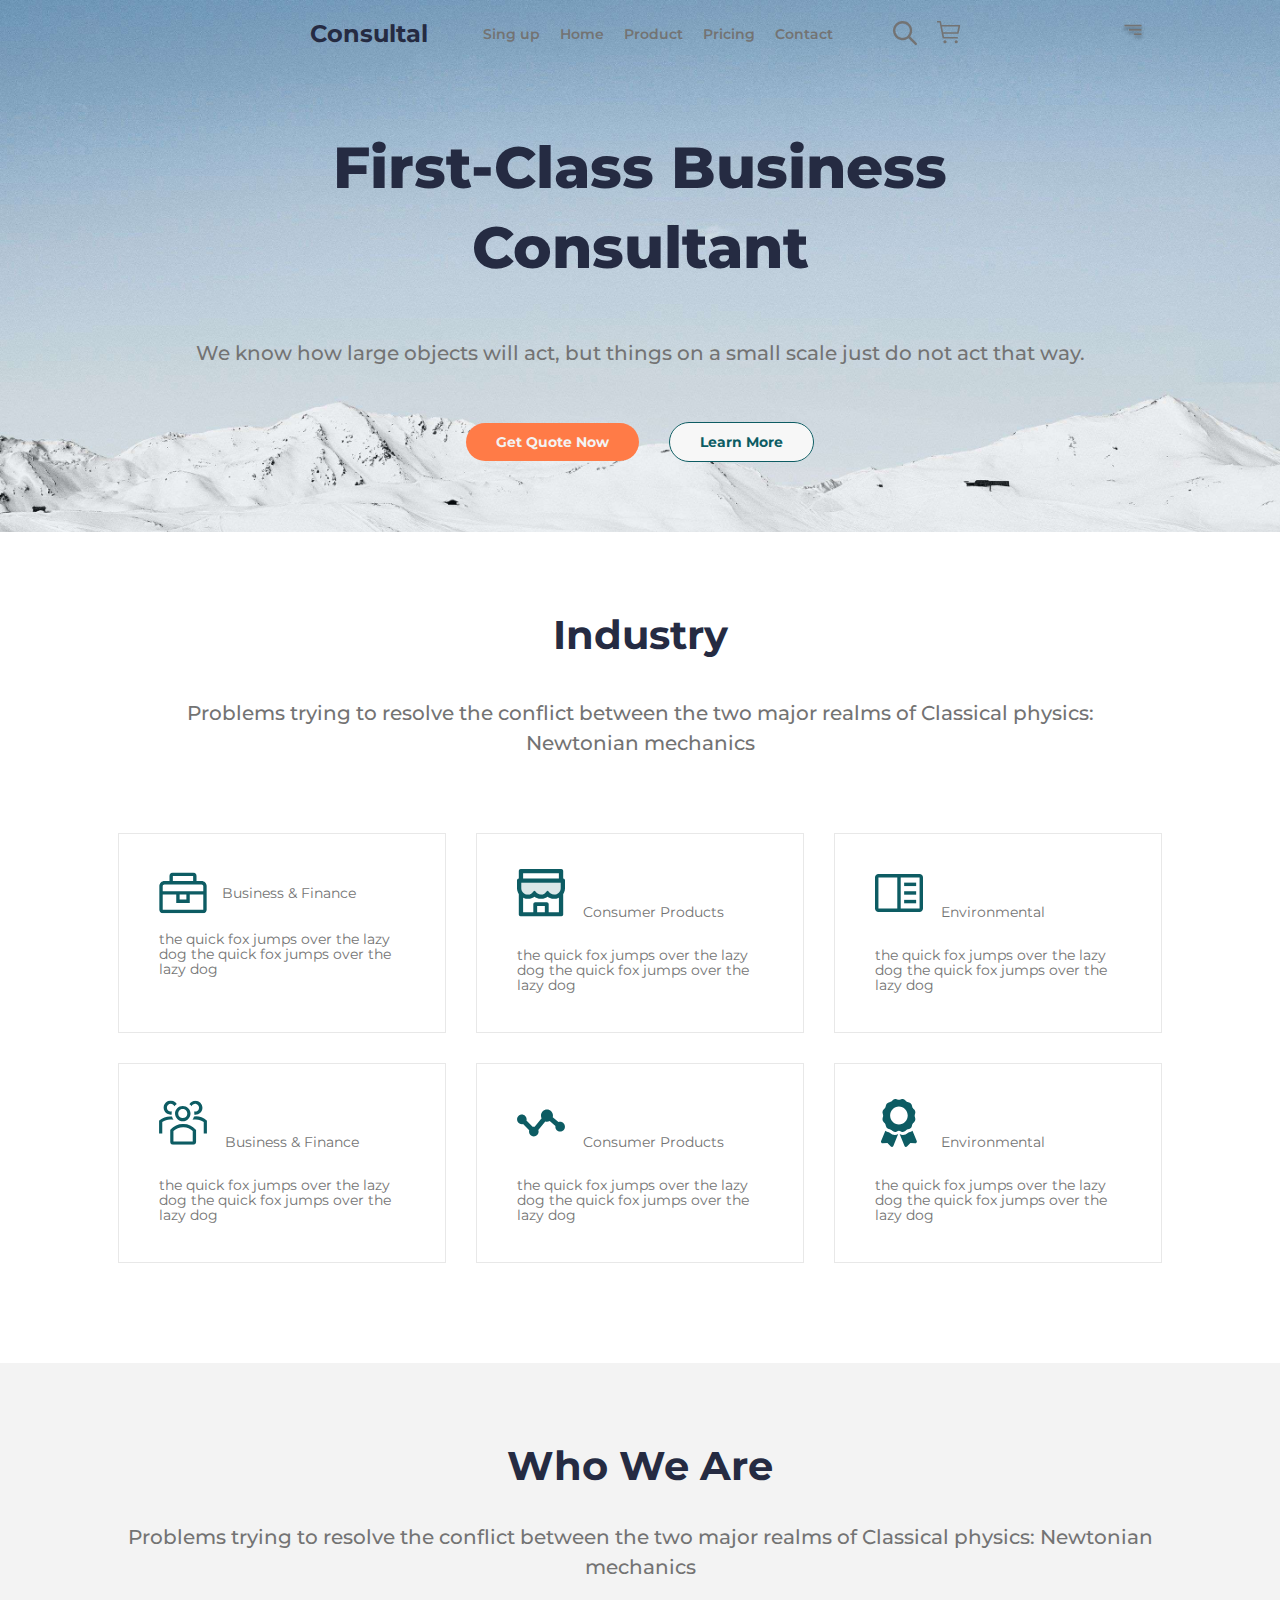
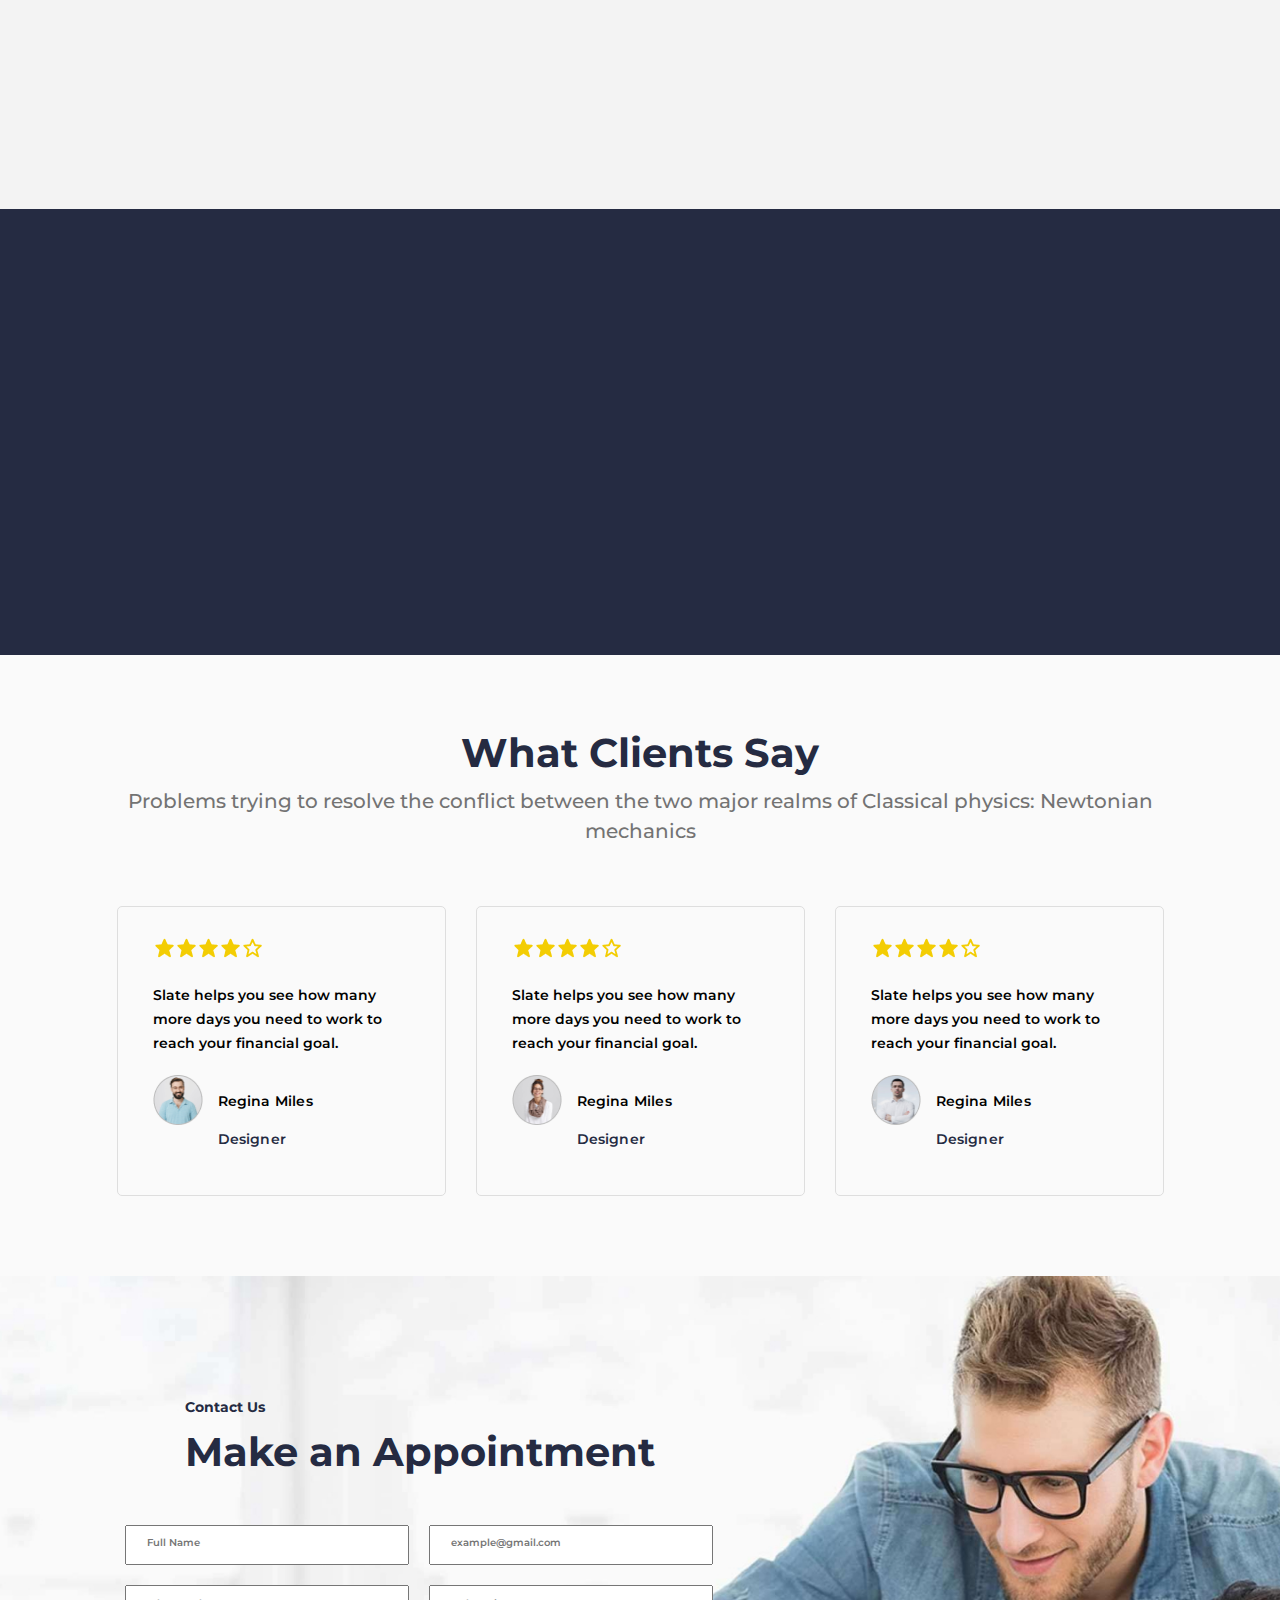
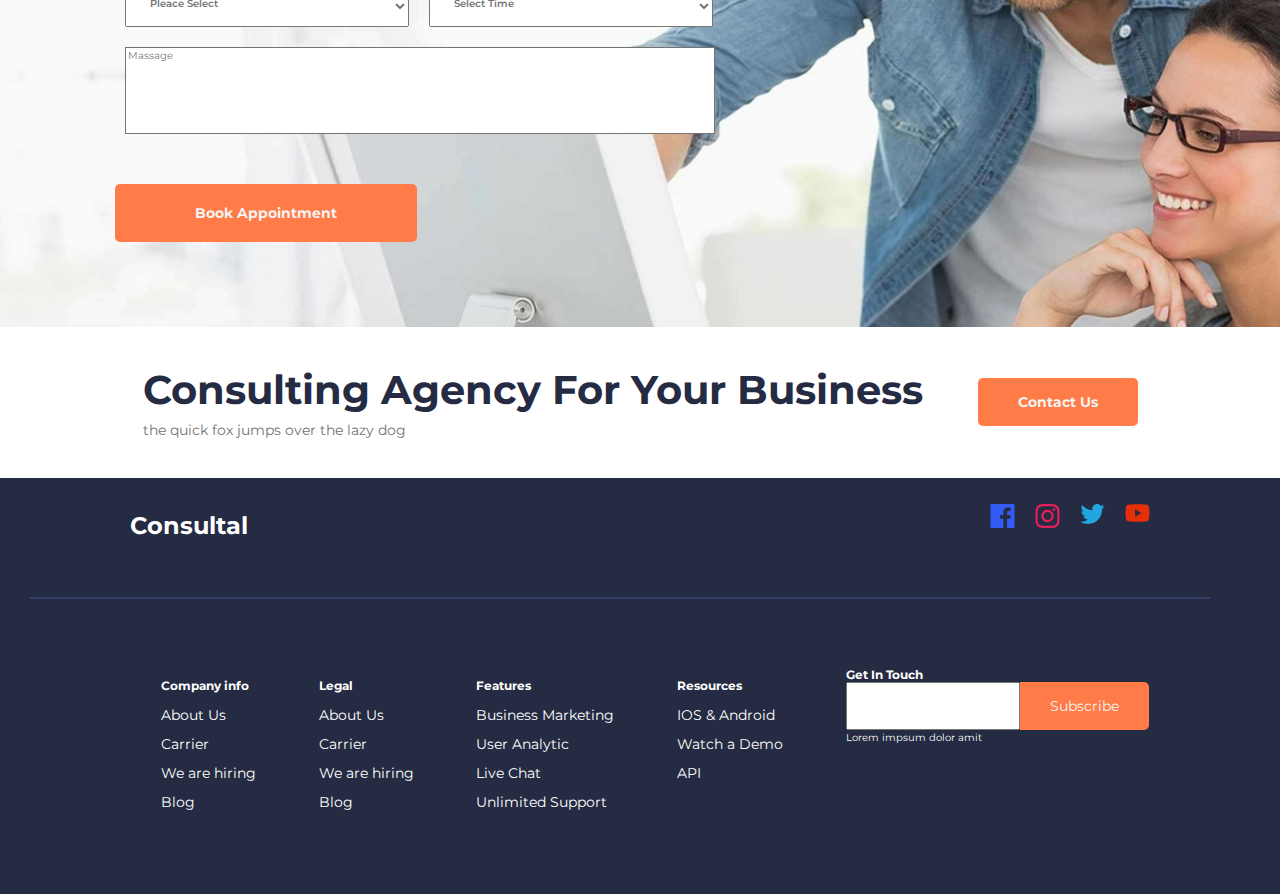
==== commit 981c60bf: "добавлена валидация email, просмотр пароля" ====
--- a/index.html
+++ b/index.html
@@ -10,7 +10,7 @@
     <link rel="preconnect" href="https://fonts.googleapis.com">
     <link rel="preconnect" href="https://fonts.gstatic.com" crossorigin>
     <link href="https://fonts.googleapis.com/css2?family=Montserrat:wght@300;600&display=swap" rel="stylesheet">
-    <script src="main.js"></script>
+    
     <title>Макет</title>
 </head>
 
@@ -30,17 +30,25 @@
                     <a class="navignav" href="#">Contact</a>
                 </div>
 
-                <div class="dlg_modal">
-                    <div class="dlg_body">
-                        <div class="cross close_dlg">&#10006</div>
-                        <form>
+                <div class="dlg_modal" id="my_modal">
+                    <div class="dlg_body" id="dlg">
+                        <div class="cross" id="close_dlg">&#10006;</div>
+                        <form novalidate>
                             <div class="formcont">
-                                <label> Your email </label>
-                                <input type="email" name="email" placeholder="example@gmail.com" value="">
+                                <label for="mail"> Your email </label>
+                                    <input required type="email" name="email" id="mail" placeholder="example@gmail.com" value="">
                             </div>
                             <div class="formcont">
                                 <label> Create the password </label>
-                                <input type="password" name="userpas" placeholder="Password" value="" />
+                                <input required minlength="6" type="password" id="pswd" name="password" placeholder="Password" value="">
+                                <button class="eyes" type="button">look</button>
+                                
+                            </div>
+                            <div id="error"></div>
+                            <div style="margin-left: 12rem; padding-top:2rem">
+                                <button type="submit" class="orangebut2">
+                                    Submit
+                                </button>
                             </div>
                         </form>
                     </div>
@@ -129,7 +137,7 @@
                     Classical physics: Newtonian mechanics
                 </p>
                 <div class="forcads">
-                    <div clss="intocard">
+                    <div class="intocard">
                         <img src="img/carbon_tool-box.svg" alt="" height="48" width="48" />
                         <p class="textcard">Business & Finance</p>
                     </div>
@@ -468,6 +476,7 @@
             </div>
         </div>
     </footer>
+    <script src="main.js"></script>
 </body>
 
 </html>--- a/css/style.css
+++ b/css/style.css
@@ -255,6 +255,16 @@
     padding: 1rem 3rem 1rem 3rem;
 }
 
+.orangebut4 {
+    background-color: #FF7B47;
+    color: #F3F3F3;
+    border-radius: 0.5rem;
+    font-weight: 700;
+    font-size: 1.4rem;
+    line-height: 2.8rem;
+    padding: 1rem 3rem 1rem 3rem;
+}
+
 .butbook {
     background-color: #FF7B47;
     color: #F3F3F3;
@@ -267,6 +277,7 @@
     padding-top: 1.5rem;
     padding-bottom: 1.5rem;
 }
+
 
 .text2 {
     margin: 1rem 5rem 4.5rem 5rem;
@@ -569,7 +580,10 @@
     height: 100vh;
     z-index: 2;
     background-color: rgba(0,0,0,0.3);
-    display: none;
+    visibility: hidden;
+    opacity: 0; 
+    transition: opacity .4s, visibility .4s;
+    /* display: none; */
 
 }
 
@@ -582,6 +596,8 @@
 }
 
 .dlg_body{
+    border-radius: 1rem;
+    display: block;
     position: absolute;
     top: 50%;
     left: 50%;
@@ -591,8 +607,23 @@
     transform: translate(-50%, -50%);
 }
 
-.dlg_modal.active{
-    display: block;
+/* 
+input[type="password"]::-ms-reveal {
+    display: none;
+} */
+
+.open{
+    visibility: visible;
+    opacity: 1;
+    /* display: block; */
+}
+
+.invalid{
+    border-color: red;
+}
+
+#error{
+    color: red; padding-top: 1rem;
 }
 
 @media screen and (min-width:700px) {
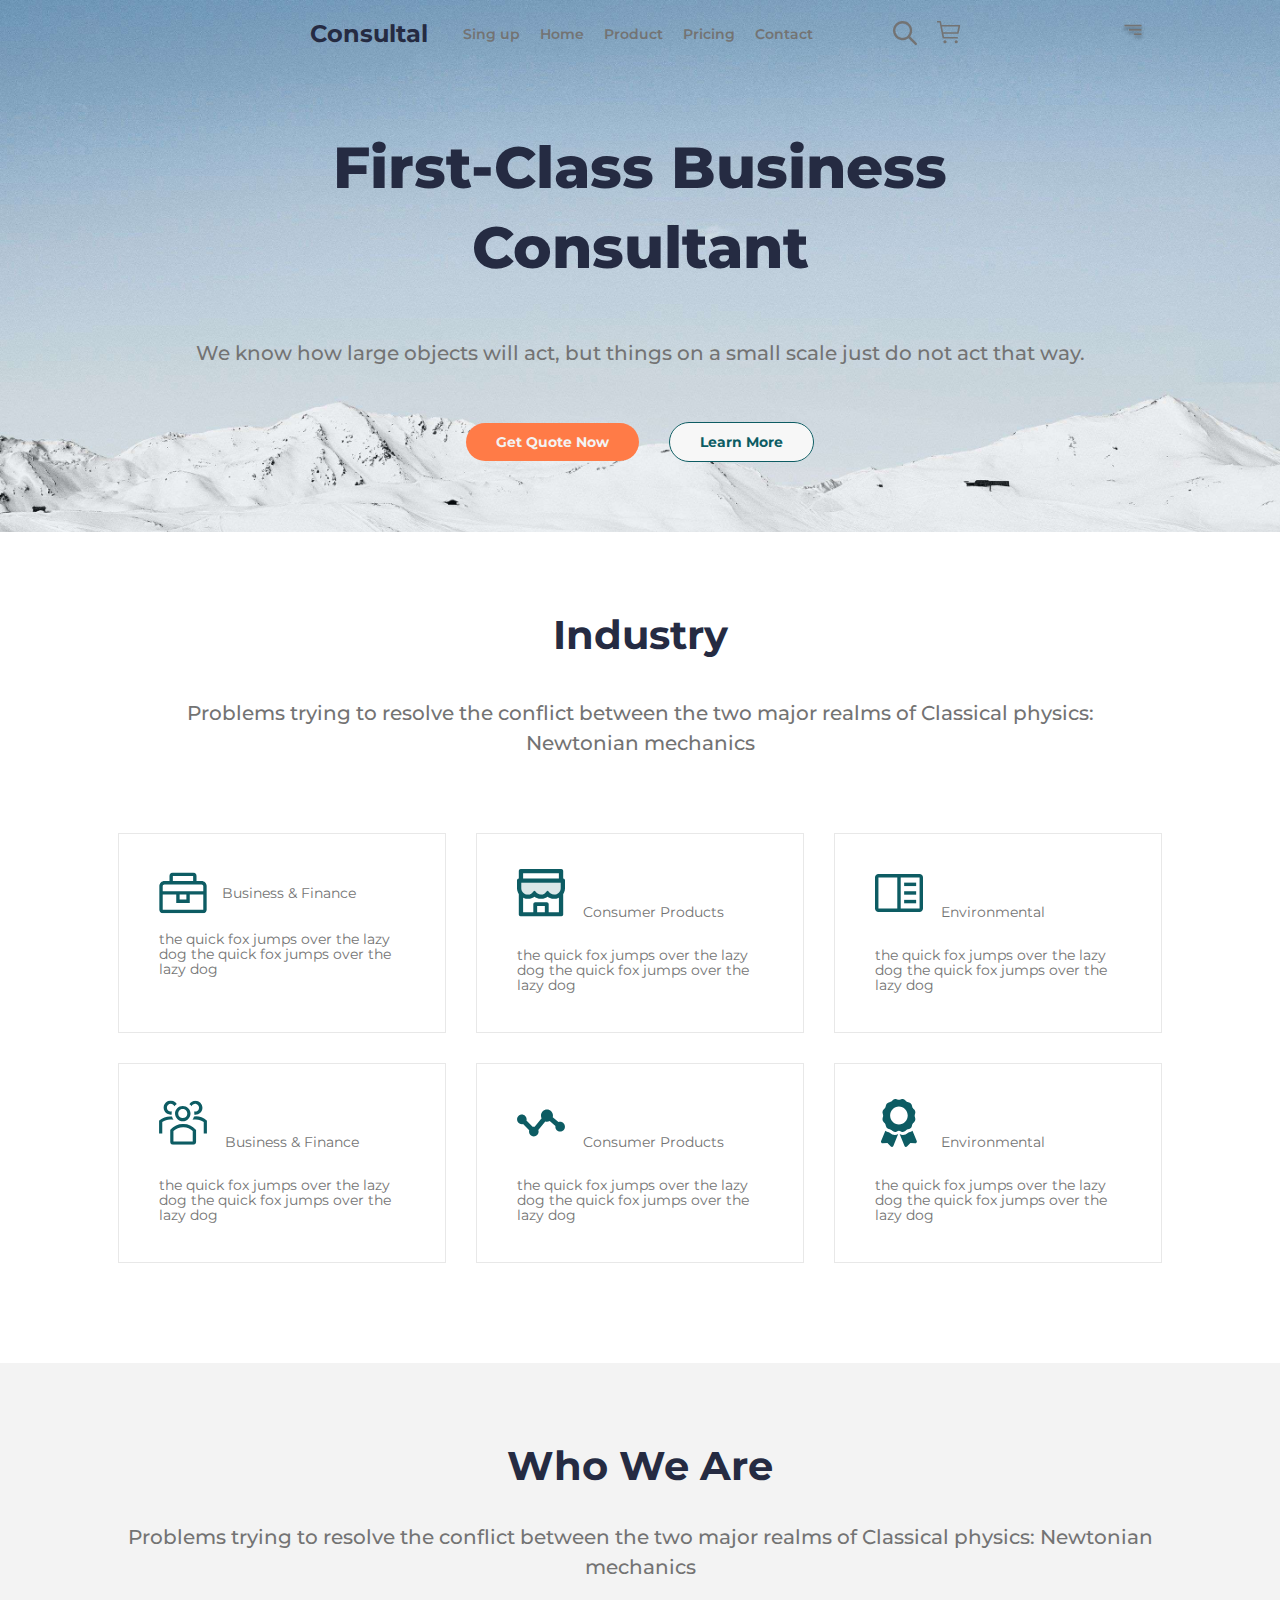
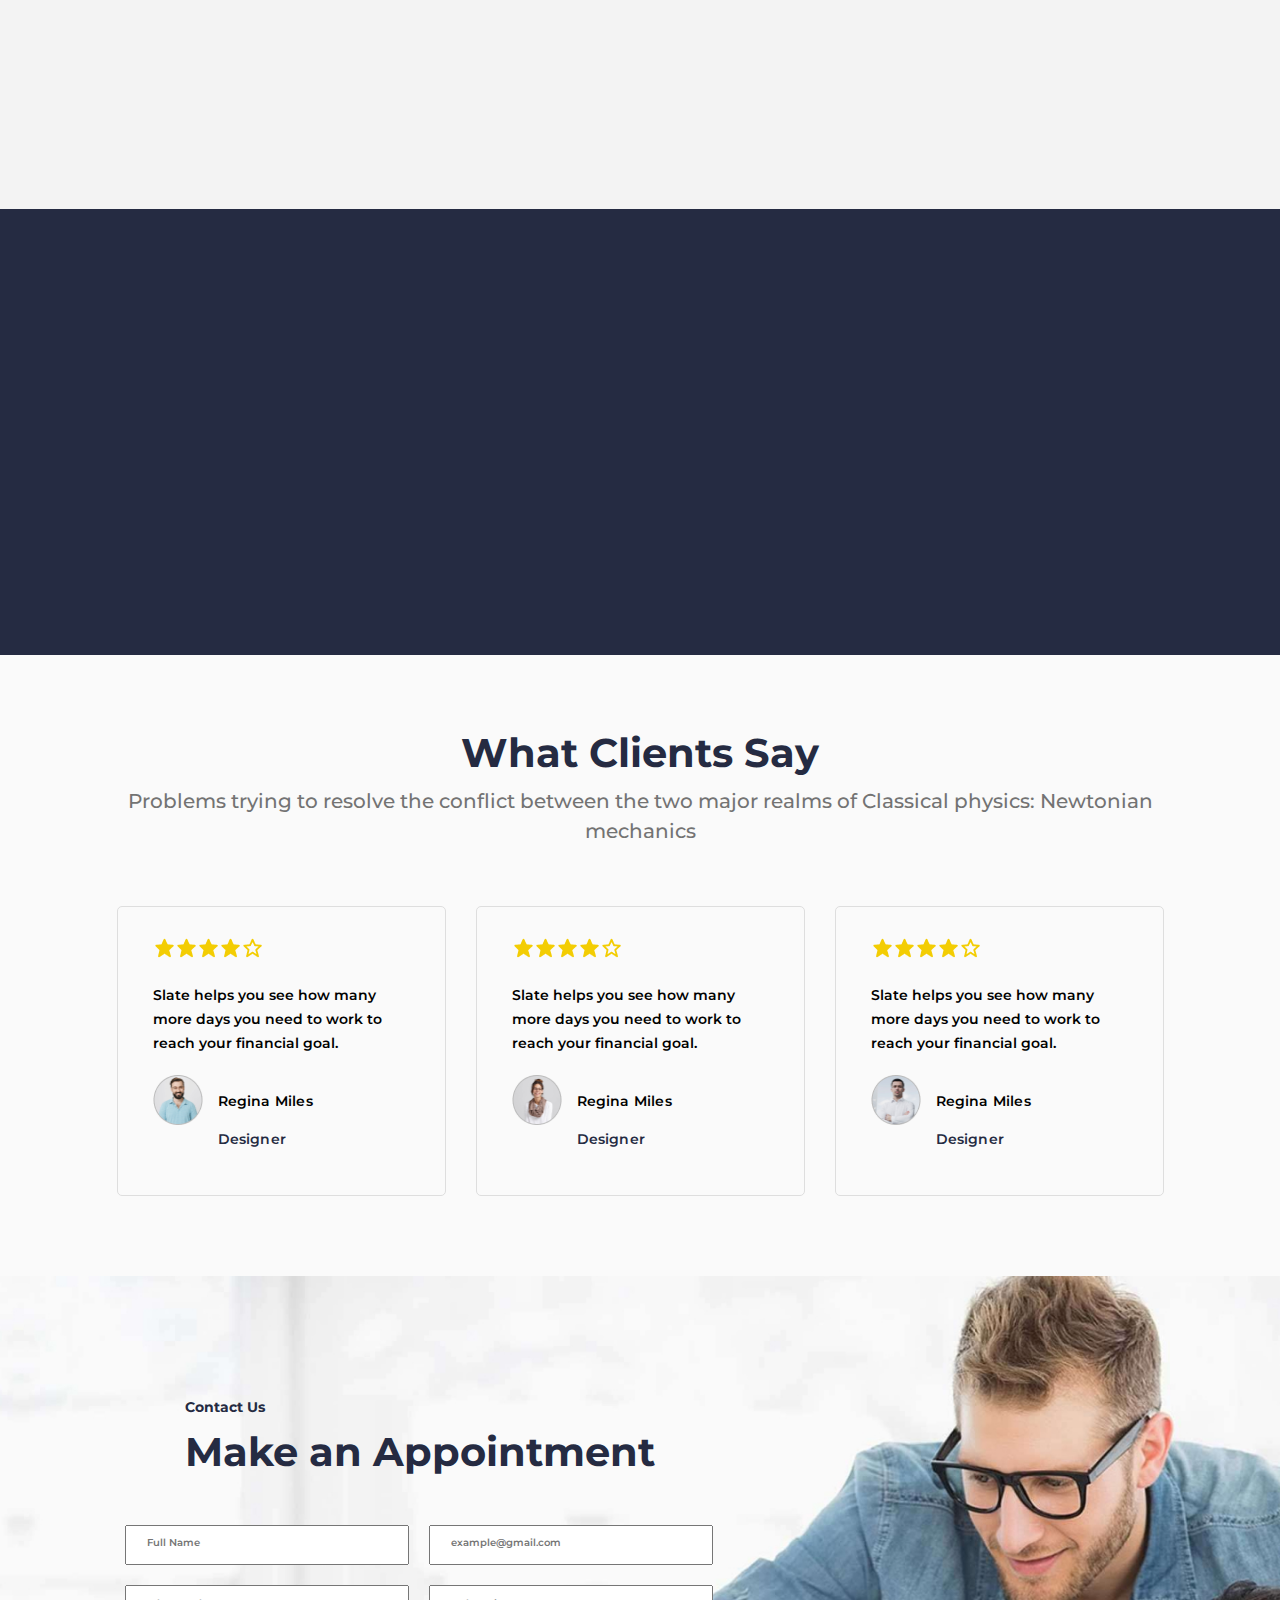
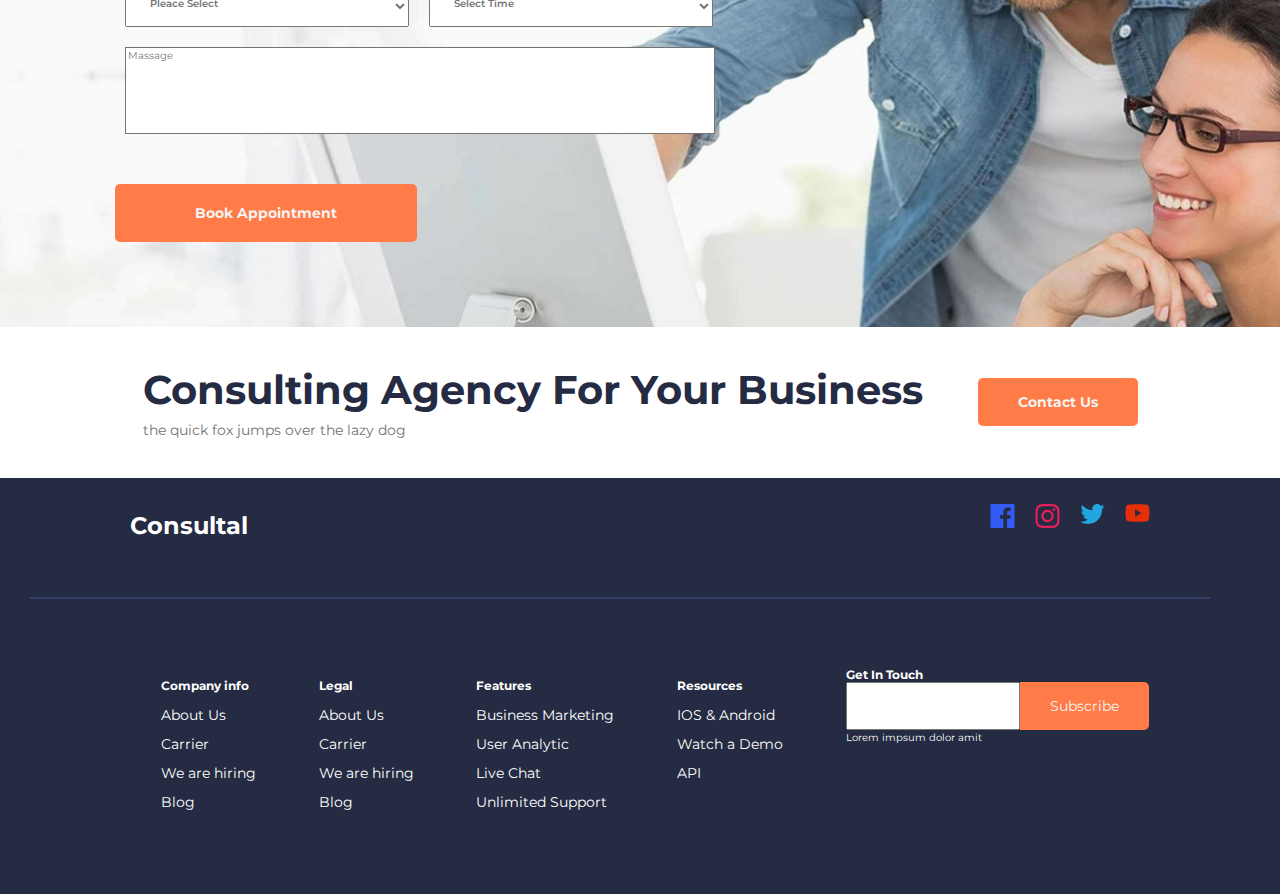
==== commit c1b75af6: "добавлен вывод в консоль и остановка обновления" ====
--- a/index.html
+++ b/index.html
@@ -30,29 +30,32 @@
                     <a class="navignav" href="#">Contact</a>
                 </div>
 
-                <div class="dlg_modal" id="my_modal">
-                    <div class="dlg_body" id="dlg">
-                        <div class="cross" id="close_dlg">&#10006;</div>
-                        <form novalidate>
-                            <div class="formcont">
-                                <label for="mail"> Your email </label>
-                                    <input required type="email" name="email" id="mail" placeholder="example@gmail.com" value="">
-                            </div>
-                            <div class="formcont">
-                                <label> Create the password </label>
-                                <input required minlength="6" type="password" id="pswd" name="password" placeholder="Password" value="">
-                                <button class="eyes" type="button">look</button>
-                                
-                            </div>
-                            <div id="error"></div>
-                            <div style="margin-left: 12rem; padding-top:2rem">
-                                <button type="submit" class="orangebut2">
-                                    Submit
-                                </button>
-                            </div>
-                        </form>
-                    </div>
-                </div>
+                <form id="dlg_form">
+                    <div class="dlg_modal" id="my_modal">
+                        <div class="dlg_body" id="dlg">
+                            <div class="cross" id="close_dlg">&#10006;</div>
+                            <form novalidate>
+                                <div class="formcont">
+                                    <label for="mail"> Your email </label>
+                                        <input required type="email" name="email" id="mail" placeholder="example@gmail.com" value="">
+                                </div>
+                                <div class="formcont">
+                                    <label> Create the password </label>
+                                    <input required minlength="6" type="password" id="pswd" name="password" placeholder="Password" value="">
+                                    <button class="eyes" type="button">look</button>
+                    
+                                </div>
+                                <div id="error1"></div>
+                                <div id="error2"></div>
+                                <div style="margin-left: 12rem; padding-top:2rem">
+                                    <button id="sub" type="submit" class="orangebut2">
+                                        Submit
+                                    </button>
+                                </div>
+                            </form>
+                        </div>
+                    </div>
+                </form>
 
                 <button class="cleanbutton ">
                     <img src="img/lupa vec.svg" width="24" height="24" alt="lupa">
--- a/css/style.css
+++ b/css/style.css
@@ -607,23 +607,26 @@
     transform: translate(-50%, -50%);
 }
 
-/* 
+
 input[type="password"]::-ms-reveal {
     display: none;
-} */
+}
 
 .open{
     visibility: visible;
     opacity: 1;
-    /* display: block; */
 }
 
 .invalid{
     border-color: red;
 }
 
-#error{
+#error1{
     color: red; padding-top: 1rem;
+}
+
+#error2{
+    color: red;
 }
 
 @media screen and (min-width:700px) {
